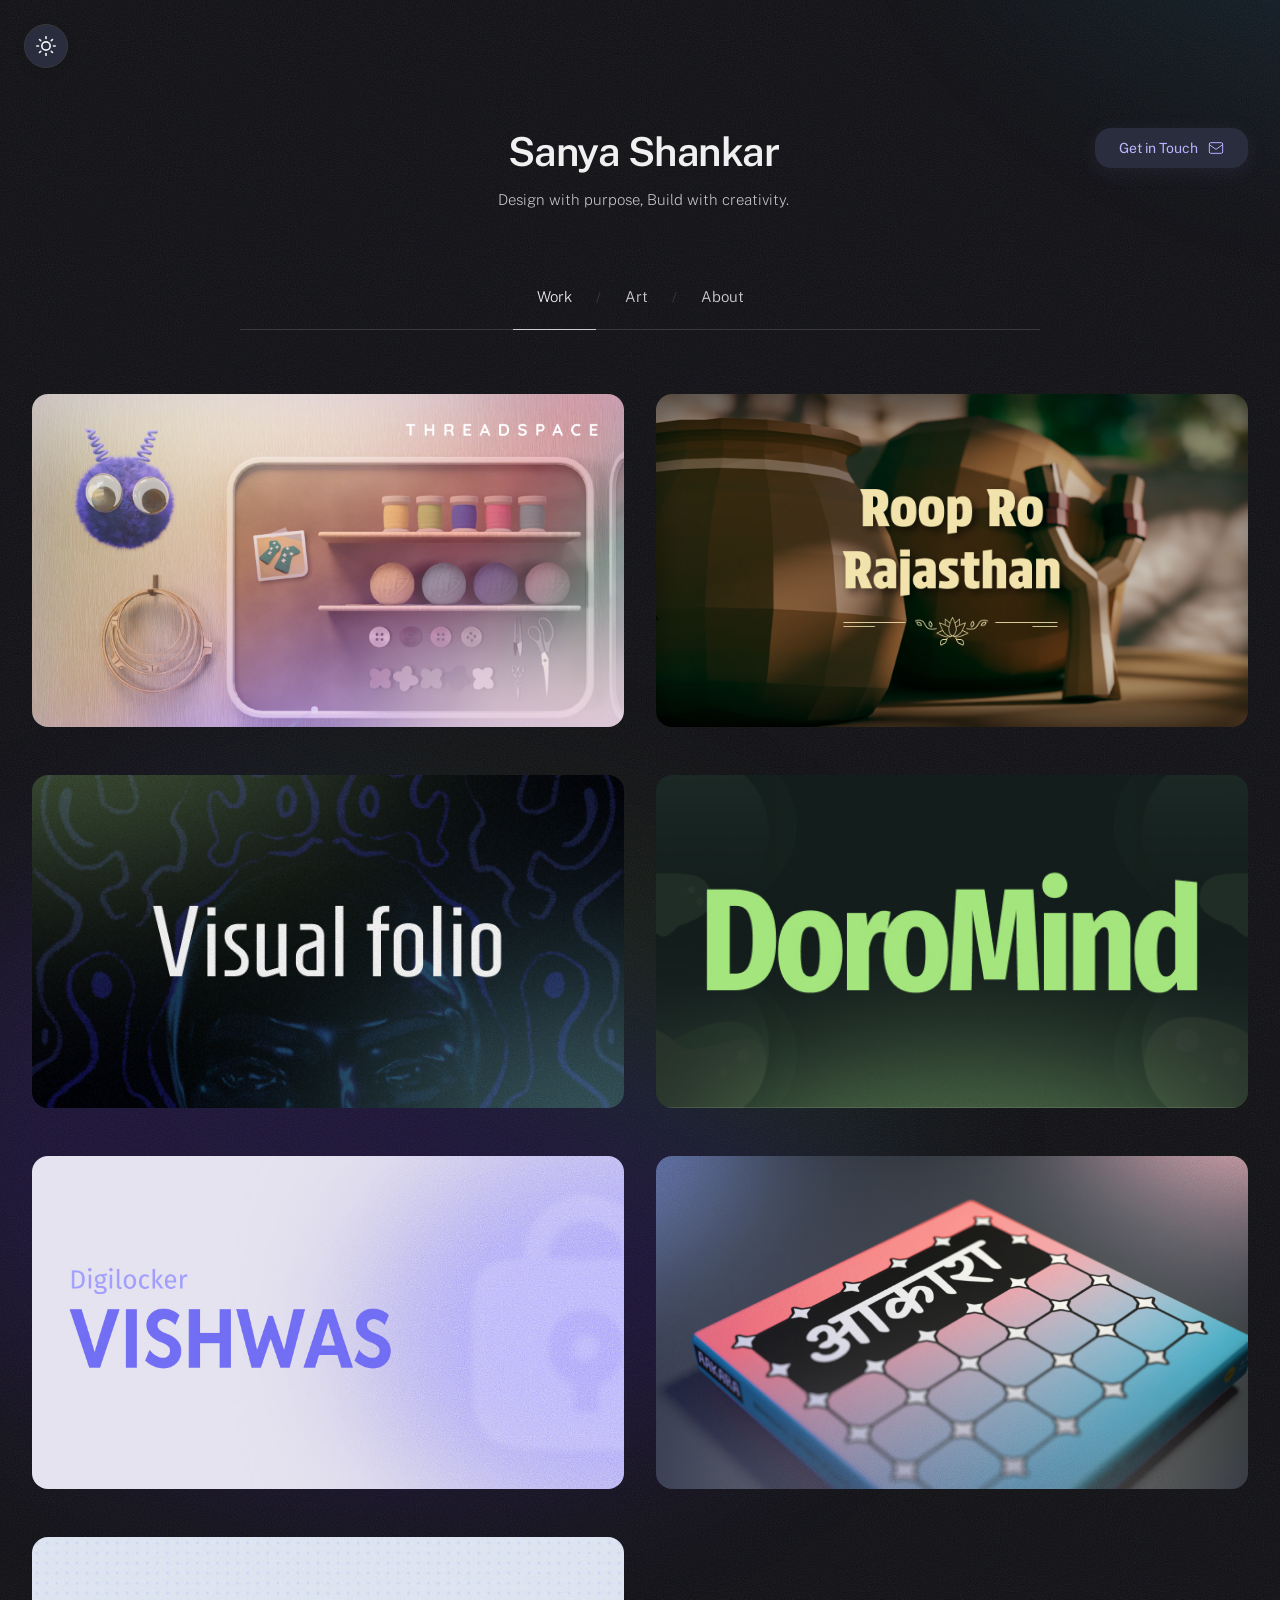
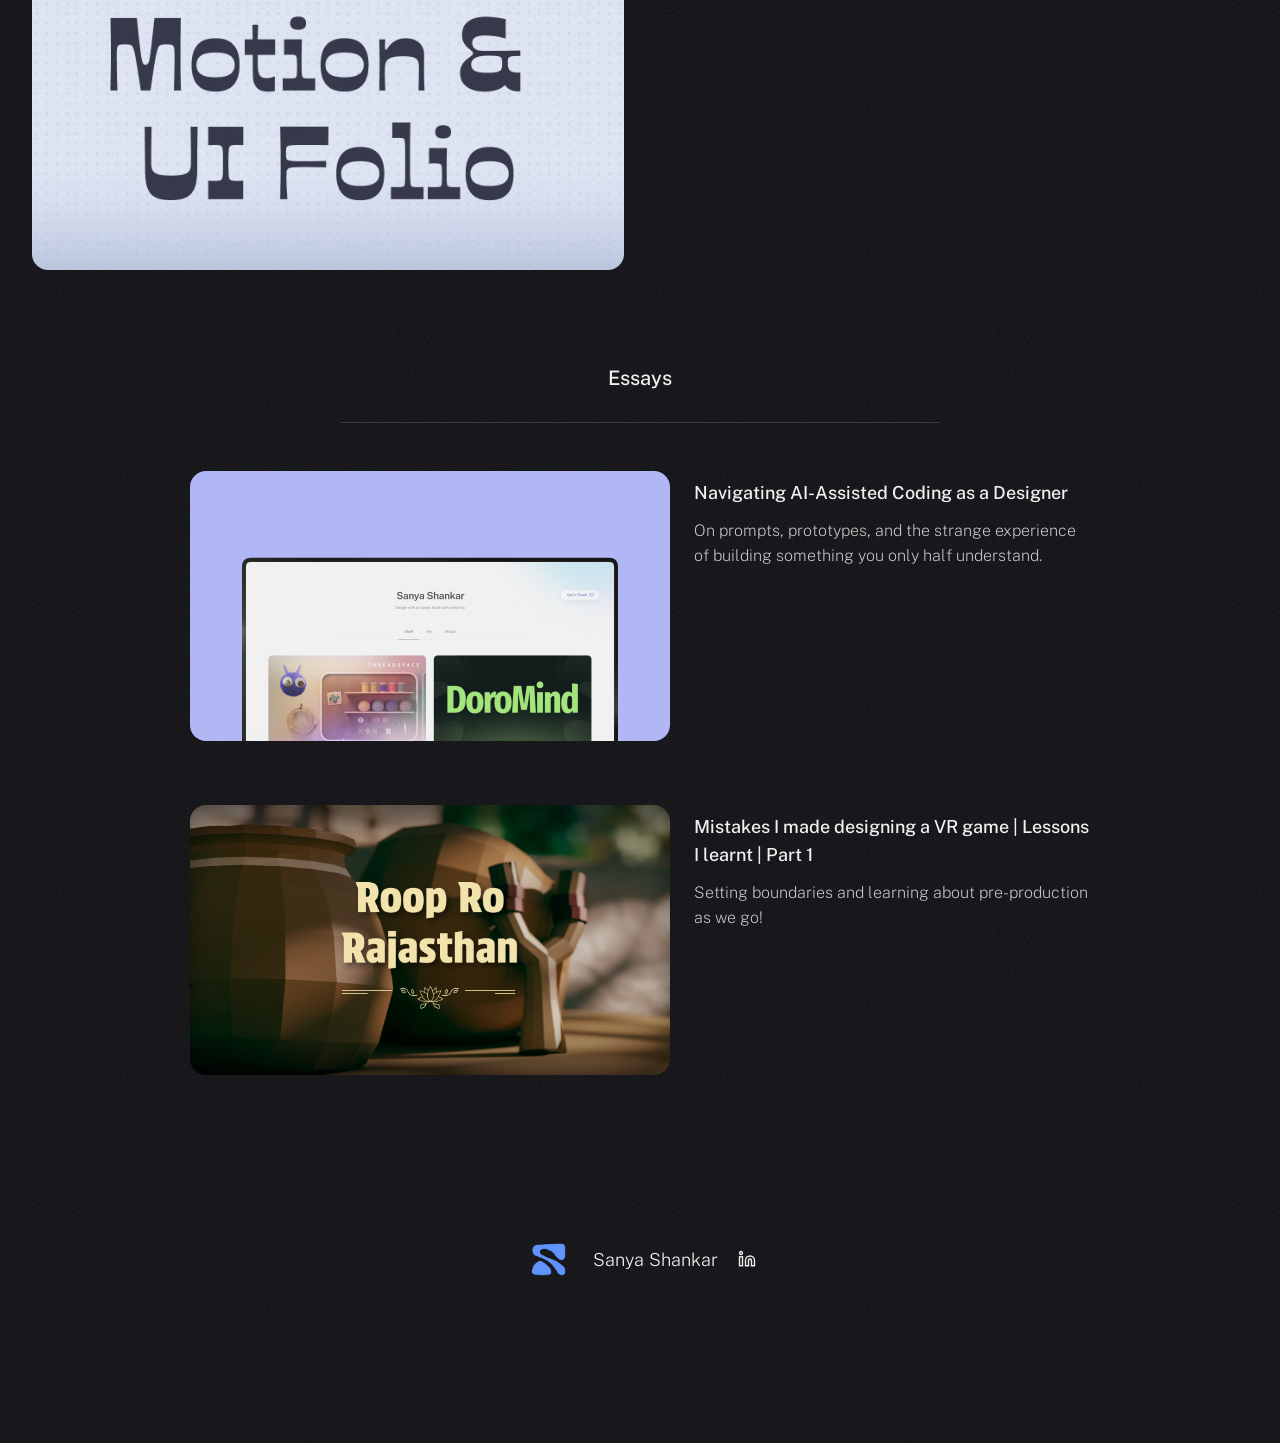
==== index.html @ 0e407677 "Edited Basic changes" ====
<!DOCTYPE html>
<html lang="en" data-theme="dark">

<head>
  <meta charset="UTF-8" />
  <meta name="viewport" content="width=device-width, initial-scale=1.0" />
  <title>Sanya Shankar — Portfolio</title>
  <link rel="preconnect" href="https://fonts.googleapis.com" />
  <link rel="preconnect" href="https://fonts.gstatic.com" crossorigin />
  <link
    href="https://fonts.googleapis.com/css2?family=DM+Sans:ital,opsz,wght@0,9..40,300;0,9..40,400;0,9..40,500;1,9..40,300&display=swap"
    rel="stylesheet" />
  <link rel="preconnect" href="https://fonts.googleapis.com">
  <link rel="preconnect" href="https://fonts.gstatic.com" crossorigin>
  <link
    href="https://fonts.googleapis.com/css2?family=Bowlby+One&family=Chakra+Petch:ital,wght@0,300;0,400;0,500;0,600;0,700;1,300;1,400;1,500;1,600;1,700&family=Manrope:wght@200..800&display=swap"
    rel="stylesheet">
  <link rel="preconnect" href="https://fonts.googleapis.com">
  <link rel="preconnect" href="https://fonts.gstatic.com" crossorigin>
  <link
    href="https://fonts.googleapis.com/css2?family=Geist:wght@100..900&family=Public+Sans:ital,wght@0,100..900;1,100..900&display=swap"
    rel="stylesheet">
  <link rel="stylesheet" href="css/style.css" />
  <link rel="icon" type="image/png" href="projects/favicon.png">
</head>

<body>

  <!-- THEME TOGGLE -->
  <button class="theme-toggle" id="themeToggle" aria-label="Toggle Dark Mode">
    <svg class="sun-icon" viewBox="0 0 24 24" fill="none" stroke="currentColor" stroke-width="2" stroke-linecap="round"
      stroke-linejoin="round">
      <circle cx="12" cy="12" r="5"></circle>
      <line x1="12" y1="1" x2="12" y2="3"></line>
      <line x1="12" y1="21" x2="12" y2="23"></line>
      <line x1="4.22" y1="4.22" x2="5.64" y2="5.64"></line>
      <line x1="18.36" y1="18.36" x2="19.78" y2="19.78"></line>
      <line x1="1" y1="12" x2="3" y2="12"></line>
      <line x1="21" y1="12" x2="23" y2="12"></line>
      <line x1="4.22" y1="19.78" x2="5.64" y2="18.36"></line>
      <line x1="18.36" y1="5.64" x2="19.78" y2="4.22"></line>
    </svg>
    <svg class="moon-icon" viewBox="0 0 24 24" fill="none" stroke="currentColor" stroke-width="2" stroke-linecap="round"
      stroke-linejoin="round">
      <path d="M21 12.79A9 9 0 1 1 11.21 3 7 7 0 0 0 21 12.79z"></path>
    </svg>
  </button>

  <!-- HEADER -->
  <header>
    <div class="container">
      <div class="header-inner">
        <div class="header-spacer"></div>
        <div class="header-name">
          <h1>Sanya Shankar</h1>
          <p>Design with purpose, Build with creativity.</p>
        </div>
        <a href="sanya.shankar96@gmail.com" class="btn-contact">
          <span class="btn-text">Get in <span class="btn-text-accent">Touch</span></span>
          <svg class="btn-icon" viewBox="0 0 24 24" fill="none" stroke="currentColor" stroke-width="1.5">
            <rect x="2" y="4" width="20" height="16" rx="2" />
            <path d="m2 7 10 7 10-7" />
          </svg>
        </a>
      </div>

      <nav>
        <div class="nav-inner">
          <a href="#" class="nav-link active" data-tab="work">Work</a>
          <span class="nav-sep">/</span>
          <a href="#" class="nav-link" data-tab="art">Art</a>
          <span class="nav-sep">/</span>
          <a href="#" class="nav-link" data-tab="about">About</a>
        </div>
      </nav>
    </div>
  </header>

  <!-- MAIN GRID -->
  <main>
    <div class="container">
      <!-- Work Tab -->
      <div class="tab-content" id="tab-work">
        <div class="projects-grid" id="projectsGrid">
          <!-- Projects will be loaded dynamically from data/projects/ -->
        </div>

        <!-- Essays Section (rendered dynamically from data/projects.js) -->
        <section class="essays-section">
          <h2 class="essays-heading">Essays</h2>
          <hr class="essays-divider" />
          <div class="essays-list"></div>
        </section>
      </div>

      <!-- Art Tab -->
      <div class="tab-content" id="tab-art" style="display: none;">
        <!-- Fourth carousel row -->
        <div class="art-carousel-wrapper">
          <div class="art-carousel-info">
            <h2 class="art-carousel-title">Sketches</h2>
            <!--<p class="art-carousel-description">Sketches, thumbnails and explorations</p>-->
          </div>
          <div class="art-carousel-track" id="artCarouselTrack4">
            <!-- Carousel slides will be loaded dynamically -->
          </div>
        </div>

        <!-- First carousel row -->
        <div class="art-carousel-wrapper">
          <div class="art-carousel-info">
            <h2 class="art-carousel-title" id="artCarouselTitle1">Game Art</h2>
            <!--<p class="art-carousel-description" id="artCarouselDesc1">Concept Art, character design and studies</p>-->
          </div>
          <div class="art-carousel-track" id="artCarouselTrack1">
            <!-- Carousel slides will be loaded dynamically -->
          </div>
        </div>

        <!-- Second carousel row -->
        <div class="art-carousel-wrapper">
          <div class="art-carousel-info">
            <h2 class="art-carousel-title" id="artCarouselTitle2">Environment Design</h2>
            <!--p class="art-carousel-description" id="artCarouselDesc2">Artwork description goes herex</p>-->
          </div>
          <div class="art-carousel-track" id="artCarouselTrack2">
            <!-- Carousel slides will be loaded dynamically -->
          </div>
        </div>

        <!-- Third carousel row -->
        <div class="art-carousel-wrapper">
          <div class="art-carousel-info">
            <h2 class="art-carousel-title" id="artCarouselTitle3">Illustrations</h2>
            <!--<p class="art-carousel-description" id="artCarouselDesc3">Artwork description goes here</p>-->
          </div>
          <div class="art-carousel-track" id="artCarouselTrack3">
            <!-- Carousel slides will be loaded dynamically -->
          </div>
        </div>
      </div>

      <!-- About Tab -->
      <div class="tab-content" id="tab-about" style="display: none;">
        <div class="about-layout">
          <div class="about-photo">
            <div class="about-photo-inner">
              <img src="art/sketches/vert10.jpg" alt="Portrait of Sanya Shankar" loading="lazy" />
            </div>
          </div>
          <div class="about-text">
            <h2>About Me</h2>
            <p>
              Designer based in New Delhi specializing in UI/UX Design, Game Design and Visual Communication.
            </p>
            <p>
              My bachelors is in Fine Arts from College of Art, New Delhi under Applied Art department (commercial art
              and advertisement). I did my masters in Design (XR Design) from School of Design, IIT Jodhpur.
            </p>
          </div>
        </div>
      </div>
    </div>
  </main>

  <!-- FOOTER -->
  <footer>
    <div class="container">
      <div class="footer-inner">
        <img class="footer-logo" src="images/sny-logo.png" alt="Sanya Shankar logo" loading="lazy" />
        <h3>Sanya Shankar</h3>
        <div class="footer-socials">
          <!-- LinkedIn -->
          <a href="https://www.linkedin.com/in/sanya-shankar-bb2ab5201/" aria-label="LinkedIn">
            <svg width="18" height="18" viewBox="0 0 24 24" fill="none" stroke="currentColor" stroke-width="1.8">
              <path d="M16 8a6 6 0 0 1 6 6v7h-4v-7a2 2 0 0 0-2-2 2 2 0 0 0-2 2v7h-4v-7a6 6 0 0 1 6-6z" />
              <rect x="2" y="9" width="4" height="12" />
              <circle cx="4" cy="4" r="2" />
            </svg>
          </a>
        </div>
      </div>
    </div>
  </footer>

  <!-- MODAL -->
  <div class="modal-backdrop" id="modalBackdrop">
    <div class="modal" id="modal" role="dialog" aria-modal="true">
      <div class="modal-controls">
        <button class="modal-btn" id="modalClose" title="Close" aria-label="Close">
          <svg width="16" height="16" viewBox="0 0 24 24" fill="none" stroke="currentColor" stroke-width="2">
            <path d="M18 6 6 18M6 6l12 12" />
          </svg>
        </button>
      </div>
      <div class="modal-body" id="modalBody">
        <h2 class="modal-title" id="modalTitle"></h2>
        <div class="modal-blocks" id="modalBlocks"></div>
      </div>
    </div>
  </div>

  <!-- ARTWORK OVERLAY -->
  <div class="art-overlay-backdrop" id="artOverlayBackdrop">
    <div class="art-overlay">
      <div class="art-overlay-inner">
        <img id="artOverlayImage" src="" alt="" />
      </div>
      <button class="art-overlay-close" id="artOverlayClose" title="Close" aria-label="Close">
        <svg width="16" height="16" viewBox="0 0 24 24" fill="none" stroke="currentColor" stroke-width="2">
          <path d="M18 6 6 18M6 6l12 12" />
        </svg>
      </button>
    </div>
  </div>

  <script src="data/projects.js"></script>
  <script src="js/main.js"></script>
</body>

</html>
---- css/style.css ----
/* ===========================================
   PORTFOLIO STYLES
   Edit this file to customize the look and feel
   =========================================== */

*,
*::before,
*::after {
  box-sizing: border-box;
  margin: 0;
  padding: 0;
}

:root {
  --white: #ffffff;
  --off: hsl(200, 30%, 95%);
  --bg: #f5f5f5;
  --dark: #2c2d2e;
  --secondarytext: hsl(213, 5%, 46%);
  --primarytext: hsl(0, 0%, 33%);
  --bgopacity: hsla(221, 15%, 65%, 0.4);
  --border: hsl(0, 0%, 86%);
  --grid: 8px;
  --max: 1440px;
  --gutter: 32px;
  --slightgutter: 16px;
  --radius: 16px;
  --transition: 0.35s cubic-bezier(0.25, 0.46, 0.45, 0.94);
}

[data-theme="dark"] {
  --white: hsl(231, 10%, 10%);
  --off: hsl(228, 20%, 20%);
  --bg: hsl(240, 13%, 6%);
  --dark: #ffffff;
  --secondarytext: hsl(0, 0%, 80%);
  --primarytext: hsl(0, 0%, 94%);
  --bgopacity: hsla(231, 10%, 20%, 0.4);
  --border: #3a3a3a;
}

html {
  font-size: 16px;
  scroll-behavior: smooth;
}

body {
  font-family: 'Public Sans', sans-serif;
  font-weight: 300;
  background: var(--white);
  color: var(--secondarytext);
  min-height: 100vh;
  display: flex;
  flex-direction: column;
  position: relative;
  overflow-x: hidden;
}

strong,
b {
  font-weight: 500;
  color: var(--primarytext);
}

/* Blur Gradients Background */
body::before,
body::after {
  content: '';
  position: fixed;
  border-radius: 50%;
  filter: blur(125px);
  opacity: 0.5;
  pointer-events: none;
  z-index: -1;
}

body {
  background-color: var(--bg);
  background-image: url('data:image/svg+xml,%3Csvg viewBox="0 0 200 200" xmlns="http://www.w3.org/2000/svg"%3E%3Cfilter id="noise"%3E%3CfeTurbulence type="fractalNoise" baseFrequency="0.65" numOctaves="1" stitchTiles="stitch"/%3E%3C/filter%3E%3Crect width="100%25" height="100%25" filter="url(%23noise)" opacity="0.12"/%3E%3C/svg%3E');
  background-repeat: repeat;
  background-size: 150px 150px;
}

body::before {
  width: 1200px;
  height: 600px;
  background: linear-gradient(135deg, #9ed8ec 50%, #f5c1f5 50%, #c5f09a 100%);
  top: -450px;
  left: 1000px;
}

body::after {
  width: 1000px;
  height: 700px;
  background: linear-gradient(210deg, #c5f09a 25%, #9ed8ec 35%, #b39eec 5%);
  bottom: -600px;
  left: -100px;
}


[data-theme="dark"] body::before {
  background: linear-gradient(135deg,
      hsla(195, 74%, 36%, 0.25) 50%,
      rgba(177, 34, 216, 0.25) 50%,
      rgba(105, 163, 48, 0.25) 100%);
  filter: blur(90px);
}

[data-theme="dark"] body::after {
  background: linear-gradient(210deg,
      rgba(58, 87, 28, 0.35) 25%,
      rgba(47, 175, 218, 0.35) 35%,
      rgba(86, 39, 215, 0.35) 5%);
  filter: blur(80px);
}


/* ── LAYOUT ── */
.container {
  max-width: var(--max);
  margin: 0 auto;
  padding: 0 var(--gutter);
  position: relative;
  z-index: 1;
}

/* ── HEADER ── */
header {
  padding: calc(var(--grid) * 16) 0 calc(var(--grid) * 3);
}

.header-inner {
  display: flex;
  align-items: flex-start;
  justify-content: space-between;
}

.header-name {
  flex: 1;
  text-align: center;
}

.header-name h1 {
  font-family: 'Public Sans', sans-serif;
  font-size: 40px;
  font-weight: 600;
  letter-spacing: -0.5px;
  color: var(--primarytext);
}

.header-name p {
  font-size: 15px;
  color: var(--secondarytext);
  margin-top: 16px;
  font-weight: 200;
}

.header-spacer {
  width: 160px;
}

.btn-contact {
  display: flex;
  align-items: center;
  gap: 10px;
  font-size: 14px;
  font-family: 'Public Sans', sans-serif;
  font-weight: 400;
  text-decoration: none;
  border: none;
  border-radius: 16px;
  padding: 12px 24px;
  /*background: linear-gradient(90deg, #fcfcfc82 0%, #f5f5f5a4 100%);*/
  background: var(--off);
  box-shadow: 0 4px 20px rgba(122, 111, 190, 0.12);
  transition: transform var(--transition), box-shadow var(--transition), background var(--transition);
  white-space: nowrap;
  position: relative;
  z-index: 1;
}

.btn-contact:hover {
  transform: translateY(-1px);
  box-shadow: 0 6px 28px rgba(122, 111, 190, 0.18);
  background: linear-gradient(180deg, #fff 0%, #f8f8f8 100%);
}

.btn-text {
  background: linear-gradient(90deg, #7a6fbe 0%, #4f4a9a 100%);
  -webkit-background-clip: text;
  -webkit-text-fill-color: transparent;
  background-clip: text;
}

[data-theme="dark"] .btn-text {
  background: linear-gradient(90deg, #c0b7ff 0%, #b5afff 100%);
  -webkit-background-clip: text;
  -webkit-text-fill-color: transparent;
  background-clip: text;
}

[data-theme="dark"] .btn-contact:hover {
  transform: translateY(-1px);
  box-shadow: 0 6px 28px rgba(122, 111, 190, 0.18);
  background: linear-gradient(180deg, #394162 0%, #292d3d 100%);
}

.btn-icon {
  width: 16px;
  height: 16px;
  color: #b5afff;
  flex-shrink: 0;
}

/* ── NAV ── */
nav {
  border-bottom: 1px solid var(--border);
  margin-top: calc(var(--grid) * 7);
  max-width: 800px;
  margin-left: auto;
  margin-right: auto;
}

.nav-inner {
  display: flex;
  gap: 0;
  justify-content: center;
}

.nav-link {
  font-size: 15px;
  color: var(--secondarytext);
  text-decoration: none;
  padding: 24px 24px;
  position: relative;
  transition: color var(--transition);
  cursor: pointer;
}

.nav-link.active {
  color: var(--primarytext);
  font-weight: 250;
}

.nav-link.active::after {
  content: '';
  position: absolute;
  bottom: -1px;
  left: 0;
  right: 0;
  height: 1px;
  background: var(--secondarytext);
}

.nav-link:hover {
  color: var(--secondarytext);
}

.nav-sep {
  color: var(--border);
  display: flex;
  align-items: center;
  font-size: 14px;
}

/* ── GRID ── */
main {
  flex: 1;
  padding: calc(var(--grid) * 5) 0 calc(var(--grid) * 12);
}

.projects-grid {
  display: grid;
  grid-template-columns: repeat(2, minmax(0, 640px));
  column-gap: 32px;
  row-gap: 48px;
  justify-content: center;
}

/* ── CARD ── */
.card {
  border-radius: var(--radius);
  overflow: hidden;
  cursor: pointer;
  position: relative;
  aspect-ratio: 16 / 9;
  background: var(--off);
  transition: transform var(--transition), box-shadow var(--transition);
}

.card-wide {
  grid-column: 1 / -1;
  aspect-ratio: 21 / 8;
  max-width: 800px;
  justify-self: center;
}

.card:hover {
  transform: translateY(-4px);
  box-shadow: 0 12px 24px rgba(0, 0, 0, 0.1);
}

.card img,
.card video {
  width: 100%;
  height: 100%;
  object-fit: cover;
  display: block;
  transition: transform var(--transition);
}

.card:hover img,
.card:hover video {
  transform: scale(1.03);
}

.card-overlay {
  position: absolute;
  inset: 0;
  background: rgba(255, 255, 255, 0);
  transition: background var(--transition);
  display: flex;
  align-items: flex-end;
  padding: 24px;
}

.card:hover .card-overlay {
  background: rgba(255, 255, 255, 0.02);
}

.card-label {
  opacity: 0;
  transform: translateY(12px);
  transition: opacity var(--transition), transform var(--transition);
  font-size: 12px;
  font-weight: 500;
  color: var(--primarytext);
  background: var(--off);
  backdrop-filter: blur(8px);
  border-radius: 16px;
  padding: 4px 12px;
}

.card:hover .card-label {
  opacity: 1;
  transform: translateY(4px);
}

/* ── ESSAYS ── */
.essays-section {
  margin-top: calc(var(--grid) * 12);
}


.essays-heading {
  font-family: 'Public Sans', sans-serif;
  font-size: 20px;
  font-weight: 500;
  color: var(--primarytext);
  text-align: center;
  margin-bottom: calc(var(--grid) * 4);
}

.essays-divider {
  border: none;
  border-top: 1px solid var(--border);
  max-width: 600px;
  margin: 0 auto calc(var(--grid) * 6);
  display: block;
}

.essays-list {
  display: flex;
  flex-direction: column;
  gap: 64px;
  max-width: 900px;
  margin: 0 auto;
}

.essay-item {
  display: grid;
  grid-template-columns: minmax(0, 480px) 1fr;
  gap: 24px;
  align-items: flex-start;
  color: inherit;
  text-decoration: none;
  transition: opacity 0.2s;
}

.essay-item:hover {
  opacity: 0.85;
}

.essay-thumb {
  flex-shrink: 0;
  width: 100%;
  max-width: 480px;
  aspect-ratio: 16 / 9;
  border-radius: var(--radius);
  background: repeating-conic-gradient(#e0e0e0 0% 25%, #ececec 0% 50%) 0 0 / 24px 24px;
  transition: transform 0.35s cubic-bezier(0.25, 0.46, 0.45, 0.94), box-shadow 0.35s ease;
  object-fit: cover;
  display: block;
}

.essay-item:hover .essay-thumb {
  transform: scale(1.01);
  box-shadow: 0 8px 10px rgba(0, 0, 0, 0.08);
}

.essay-content {
  min-width: 0;
  margin-top: 8px
}

.essay-title {
  font-family: 'Public Sans', sans-serif;
  font-size: 18px;
  font-weight: 500;
  line-height: 1.55;
  margin-bottom: 12px;
  color: var(--primarytext);
}

.essay-desc {
  font-size: 16px;
  color: var(--secondarytext);
  font-weight: 200;
  line-height: 1.55;
}

/* ── ABOUT ── */
.about-layout {
  display: grid;
  grid-template-columns: minmax(0, 280px) minmax(0, 1fr);
  gap: 40px;
  align-items: center;
  padding: 40px 0;
  max-width: 900px;
  margin: 0 auto;
}

.about-photo {
  width: 100%;
  max-width: 320px;
  border-radius: var(--radius);
  overflow: hidden;
  background: #ddd;
}

.about-photo-inner {
  width: 100%;
  aspect-ratio: 4 / 5;
}

.about-photo-inner img {
  width: 100%;
  height: 100%;
  object-fit: cover;
  display: block;
}

.about-text h2 {
  font-family: 'Public Sans', sans-serif;
  font-size: 24px;
  font-weight: 450;
  color: var(--primarytext);
  margin-bottom: 16px;
}

.about-text p {
  font-size: 15px;
  line-height: 1.55;
  font-weight: 200;
  color: var(--primarytext);
  margin-bottom: 16px;
}

@media (max-width: 900px) {
  .about-layout {
    grid-template-columns: 1fr;
    text-align: left;
  }

  .about-photo {
    max-width: 260px;
    margin: 0 auto;
  }
}

@media (max-width: 600px) {
  .essay-item {
    grid-template-columns: 1fr;
  }

  .essay-thumb {
    width: 100%;
    max-width: 400px;
  }
}

/* placeholder cards */
.card-placeholder {
  background: repeating-conic-gradient(#e0e0e0 0% 25%, #ececec 0% 50%) 0 0 / 24px 24px;
  border-radius: var(--radius);
  aspect-ratio: 16 / 9;
  opacity: 0.6;
}

/* Tab content animation */
.tab-content {
  animation: fadeIn 0.4s ease;
}

@keyframes fadeIn {
  from {
    opacity: 0;
    transform: translateY(10px);
  }

  to {
    opacity: 1;
    transform: translateY(0);
  }
}

/* ── MODAL ── */
.modal-backdrop {
  position: fixed;
  inset: 0;
  background: var(--bgopacity);

  backdrop-filter: blur(6px);
  z-index: 100;
  display: flex;
  align-items: center;
  justify-content: center;
  padding: 40px;
  opacity: 0;
  pointer-events: none;
  transition: opacity 0.3s ease;
}

.modal-backdrop.open {
  opacity: 1;
  pointer-events: all;
}

.modal {
  background: var(--white);
  border-radius: 24px;
  width: 100%;
  max-width: 86vw;
  max-height: 90vh;
  overflow-y: auto;
  overflow-x: hidden;
  position: relative;
  margin: 0 32px 0 32px;
  transform: translateY(24px) scale(0.98);
  transition: transform 0.35s cubic-bezier(0.25, 0.46, 0.45, 0.94);
  scrollbar-width: thin;
  scrollbar-color: var(--border) transparent;
}

.modal-backdrop.open .modal {
  transform: translateY(0) scale(1);
}

.modal-controls {
  position: sticky;
  top: 0;
  z-index: 10;
  display: flex;
  justify-content: flex-end;
  gap: 8px;
  padding: 48px 24px 0;
  background: var(--white);
}

.modal-btn {
  width: 36px;
  height: 36px;
  border: none;
  background: transparent;
  cursor: pointer;
  color: var(--primarytext);
  display: flex;
  align-items: center;
  justify-content: center;
  border-radius: 8px;
  transition: background 0.2s, color 0.2s;
}

.modal-btn:hover {
  background: var(--off);
  color: var(--secondarytext);
}

.modal-body {
  padding: 8px 160px 48px;
}

.modal-title {
  font-family: 'Public Sans', sans-serif;
  font-size: 32px;
  font-weight: 500;
  color: var(--primarytext);
  line-height: 1.2;
  margin-bottom: 40px;
}

.modal-tagline {
  font-family: 'Public Sans', sans-serif;
  font-size: 18px;
  font-weight: 400;
  color: var(--primarytext);
  line-height: 1.55;
  margin-bottom: 32px;
  text-align: center;
}

.modal-meta {
  display: grid;
  grid-template-columns: repeat(3, 1fr);
  gap: 16px;
  margin-bottom: 24px;
}

.modal-meta-item label {
  display: block;
  font-size: 15px;
  color: var(--secondarytext);
  margin-top: 16px;
  margin-bottom: 8px;
}

.modal-meta-item span {
  font-size: 15px;
  font-weight: 500;
  color: var(--primarytext);
}

.modal-divider {
  border: none;
  border-top: 1px solid var(--border);
  margin: 28px 0;
  margin-bottom: 48px;
}

/* Modal blocks content */
.modal-blocks {
  display: flex;
  flex-direction: column;
  gap: 0;
}



.modal.modal--vishwas .modal-meta {
  margin-bottom: 32px;
}

.modal.modal--vishwas .modal-blocks {
  display: grid;
  grid-template-columns: repeat(8, minmax(0, 1fr));
  column-gap: 24px;
  row-gap: 32px;
}

.modal.modal--vishwas .modal-blocks>* {
  grid-column: 2 / 8;
  /* main text column, inset from edges */
}

.modal.modal--vishwas .modal-blocks>* {
  display: flex;
  justify-content: center;
  align-items: center;
}

.modal.modal--vishwas .modal-card {
  /*width: 75%;*/
  grid-column: 2 / 8;
  /* cards have same margin as text */
}

.modal.modal--vishwas .modal-block-heading {
  line-height: 4%;
  color: --primarytext;
  margin-top: 40px;
  margin-bottom: 16px;
}

.modal.modal--vishwas .modal-block-paragraph {
  max-width: 64ch;
}

.modal-block-list {
  padding-left: 1.4rem;
  margin: 8px 48px 4px 0;
}

.modal-block-list li {
  font-size: 16px;
  font-weight: 200;
  line-height: 2.1;
  color: var(--secondarytext);
}


.vishwas-interviews-thumb {
  margin-top: 16px;
  align-items: flex-start;
  padding: 16px;
}

.vishwas-interviews-caption {
  font-size: 12px;
  color: var(--secondarytext);
  margin: 0;
}

.modal-block-heading {
  font-family: 'Public Sans', sans-serif;
  font-size: 28px;
  font-weight: 500;
  color: var(--primarytext);
  margin-top: 48px;
  margin-bottom: 16px;
}

h3.modal-block-heading,
h4.modal-block-heading {
  font-size: 21px;
  font-weight: 400;
  margin-top: 36px;
  margin-bottom: 0px;
}


.modal-block-paragraph {
  font-size: 16px;
  font-weight: 200;
  margin-right: 32px;
  line-height: 1.55;
  margin-bottom: 4px;
  color: var(--secondarytext);
}

.modal-block-image {
  margin: 0px 0px 8px 0px;
}

.modal-block-imagesmall {
  margin: 0 128px 0 128px;
}

.modal-block-image img {
  width: 100%;
  border-radius: 12px;
  display: block;
  margin: 0 auto;
  margin-top: 32px;
  margin-bottom: 12px;
}

.modal-block-imagesmall img {
  width: 35%;
  border-radius: 12px;
  display: block;
  margin: 0 auto 24px;
  margin-top: 32px;
  margin-bottom: 12px;
}

.modal-block-imagesmall2 img {
  width: 50%;
  border-radius: 12px;
  display: block;
  margin: 0 auto 24px;
}

.modal-block-imagestretch img {
  width: 134%;
  display: block;
  margin-left: -17%;
}

.modal-block-imagebig img {
  width: 114%;
  border-radius: 12px;
  display: block;
  margin-left: -7%;
}

.modal-block-imagemedium img {
  width: 75%;
  border-radius: 12px;
  display: block;
  margin: 0 auto 24px;
  margin-top: 32px;
  margin-bottom: 12px;
}

.modal-block-image figcaption {
  font-size: 13px;
  font-weight: 200;
  color: var(--primarytext);
  margin-top: 8px;
  text-align: center;
}

.modal-block-imagebig figcaption {
  font-size: 13px;
  font-weight: 200;
  color: var(--primarytext);
  margin-top: 8px;
  text-align: center;
}

.modal-block-imagemedium figcaption {
  font-size: 13px;
  font-weight: 200;
  color: var(--primarytext);
  margin-top: 8px;
  text-align: center;
}

.modal-block-video iframe,
.modal-block-video video {
  width: 100%;
  height: 100%;
  display: block;
  aspect-ratio: 16 / 9;
  border-radius: 12px;
}

.modal-block-gallery3 {
  display: grid;
  grid-template-columns: repeat(3, 1fr);
  margin: 24px 0 24px 0;
  gap: var(--gutter);
}

.modal-block-gallery3 img {
  width: 100%;
  border-radius: 8px;
  /*aspect-ratio: 16 / 9;*/
  object-fit: cover;
}

.modal-block-gallery2 {
  display: grid;
  grid-template-columns: repeat(2, 1fr);
  margin: 24px 0 24px 0;
  gap: var(--gutter);
}

.modal-block-gallery2 img {
  width: 100%;
  border-radius: 8px;
  /* aspect-ratio: 16 / 9;*/
  object-fit: cover;
}

.modal-block-quote {
  /*border-left: 3px solid var(--border);
  padding-left: 24px;*/
  margin: 32px 0 32px;
}

.modal-block-quote p {
  font-size: 18px;
  font-weight: 200;
  font-style: italic;
  text-align: center;
  color: var(--secondarytext);
}

.modal-block-quote cite {
  display: block;
  margin-top: 8px;
  font-size: 15px;
  color: var(--primarytext);
  font-style: normal;
}

/* ── TEXT BLOCK ── */
.modal-block-text {
  font-size: 16px;
  font-weight: 200;
  line-height: 1.55;
  color: var(--secondarytext);
  margin-bottom: 16px;
}

.modal-block-centertext {
  font-size: 16px;
  font-weight: 200;
  line-height: 1.55;
  text-align: center;
  color: var(--secondarytext);
  max-width: 80%;
  max-width: 600px;
  margin: 0 auto;
  margin-bottom: 32px;
  margin-top: 0px;
}

.modal-block-centertextwide {
  font-size: 16px;
  font-weight: 200;
  line-height: 1.55;
  text-align: center;
  color: var(--secondarytext);
  max-width: 95%;
  margin: 0 auto;
  margin-bottom: 8px;
  margin-top: 0px;
}

.modal-block-centerheading {
  font-size: 22px;
  font-weight: 250;
  margin-top: 64px;
  margin-bottom: 24px;
  text-align: center;
}

.modal-block-smallheading {
  font-size: 18px;
  font-weight: 400;
}

/* ── ROW (TWO COLUMN) ── */
.modal-row {
  display: grid;
  grid-template-columns: 1fr 1fr;
  gap: 32px;
  margin: 24px 0;
}

.modal-row-left,
.modal-row-right {
  display: flex;
  flex-direction: column;
  gap: 16px;
}

@media (max-width: 768px) {
  .modal-row {
    grid-template-columns: 1fr;
  }
}

/* ── CARD BLOCK ── */
.modal-card {
  background: var(--off);
  width: 85%;
  margin-bottom: 12px;
  margin-top: 12px;
  align-self: center;
  border-radius: var(--radius);
  overflow-x: hidden;
  /* Custom color support - override via inline style or custom class */
  --card-bg: var(--off);
  --card-title-color: var(--primarytext);
  --card-text-color: var(--secondarytext);
  background: var(--card-bg);
}

/* Custom color modifier for modal-card - set via inline style */
/* Usage: style="--card-bg: #yourcolor; --card-title-color: #yourcolor" */
.modal-card[style*="--card-bg"] {
  background: var(--card-bg);
}

.modal-card .modal-card-title {
  color: var(--card-title-color);
}

.modal-card .modal-card-text {
  color: var(--card-text-color);
}

/* Predefined color variant classes for modal-card */
.modal-card.color-primary {
  --card-bg: var(--white);
  --card-title-color: var(--secondarytext);
  --card-text-color: var(--dark);
}

.modal-card.color-doro {
  --card-bg: #eaf4e4;
  --card-title-color: #101217;
  --card-text-color: #191f2e;
}

.modal-card.color-dark {
  --card-bg: var(--dark);
  --card-title-color: var(--white);
  --card-text-color: var(--off);
}

.modal-card.color-threadsp {
  --card-bg: hsl(250, 81%, 93%);
  --card-title-color: #101217;
  --card-text-color: #191f2e;
}

.modal-card.color-warm {
  --card-bg: #796054;
  --card-title-color: #dedede;
  --card-text-color: #595D62;
}

.modal-card.color-cool {
  --card-bg: #e1e9fa;
  --card-title-color: #5f7ac1;
  --card-text-color: #595D62;
}

.modal-card.color-green {
  --card-bg: #f0fff5;
  --card-title-color: #5fc17a;
  --card-text-color: #595D62;
}

.modal-card img {
  width: 100%;
  height: auto;
  display: block;
}

.modal-card-content {
  padding: 48px;
}

.modal-card-title {
  font-family: 'Public Sans', sans-serif;
  font-size: 24px;
  font-weight: 500;
  color: var(--primarytext);
  margin-bottom: 12px;
}

.modal-card-text {
  font-size: 17.5px;
  font-weight: 250;
  line-height: 1.55;
  color: var(--secondarytext);
}

/* Custom CSS classes for blocks */
.modal-block-text.italic {
  font-style: italic;
}

.modal-block-text.small {
  font-size: 12px;
}

.modal-block-text.large {
  font-size: 18px;
}

.modal-block-text.center {
  text-align: center;
}

.modal-image-placeholder {
  width: 100%;
  border-radius: 12px;
  border: 1px dashed var(--border);
  background-image: linear-gradient(135deg,
      rgba(0, 0, 0, 0.03) 25%,
      transparent 25%,
      transparent 50%,
      rgba(0, 0, 0, 0.03) 50%,
      rgba(0, 0, 0, 0.03) 75%,
      transparent 75%,
      transparent);
  background-size: 18px 18px;
  aspect-ratio: 16 / 9;
  display: flex;
  align-items: center;
  justify-content: center;
  color: var(--primarytext);
  font-size: 12px;
  letter-spacing: 0.03em;
  text-transform: uppercase;
  margin: 16px 0 8px;
}

/* ── SPACING ── */
.modal-block-spacing.space-8 {
  padding: 8px;
}

.modal-block-spacing.space-32 {
  padding: 32px;
}

.modal-block-spacing.space-16 {
  padding: 16px;
}

.modal-block-spacing.space-48 {
  padding: 48px;
}

.modal-block-spacing.space-64 {
  padding: 64px;
}

.modal-block-spacing.space-128 {
  padding: 128px;
}

/* ── FOOTER ── */
footer {
  padding: calc(var(--grid) * 8) 0;
  margin-bottom: 96px;
}

.footer-divider {
  border: none;
  border-top: 1px solid var(--border);
  max-width: 1200px;
  margin: 0 auto calc(var(--grid) * 6);
  display: block;
}

.footer-inner {
  display: flex;
  align-items: center;
  justify-content: center;
  gap: 24px;
  max-width: 1200px;
  margin: 0 auto;
}

.footer-logo {
  width: 48px;
  height: 48px;
  display: block;
}

.footer-inner h3 {
  font-family: 'Public Sans', sans-serif;
  font-size: 18px;
  font-weight: 250;
  color: var(--primarytext);
  margin: 0;
}

.footer-socials {
  display: flex;
  gap: 8px;
  margin: 0;
}

.footer-socials a {
  display: flex;
  color: var(--primarytext);
  transition: color 0.2s;
}

.footer-socials svg {
  width: 18px;
  height: 18px;
}

.footer-socials a:hover {
  color: var(--secondarytext);
}

/* ── RESPONSIVE ── */
@media (max-width: 900px) {
  :root {
    --gutter: 24px;
  }

  .projects-grid {
    grid-template-columns: 1fr;
  }

  .header-inner {
    flex-direction: column;
    align-items: center;
    gap: 16px;
  }

  .header-spacer {
    display: none;
  }

  .header-name {
    text-align: center;
    order: 1;
  }

  .header-name h1 {
    font-size: 32px;
  }

  .btn-contact {
    order: 2;
  }

  .modal {
    margin: 48px 4px;
    /* more top/bottom space, no side margins */
    max-height: calc(100vh - 96px);
    border-radius: 20px;
  }


  .modal-body {
    padding: 8px 24px 40px;
  }

  .modal-meta {
    grid-template-columns: 1fr;
    gap: 12px;
  }

  nav {
    max-width: 100%;
  }

  body::before,
  body::after {
    width: 300px;
    height: 300px;
  }

  .modal.modal--vishwas .modal-blocks {
    grid-template-columns: 1fr;
  }

  .modal.modal--vishwas .modal-blocks>* {
    grid-column: 1 / -1;
  }

  .modal.modal--vishwas .vishwas-interviews {
    grid-template-columns: 1fr;
  }

  .modal-card {
    width: 92%;
  }
}



@media (max-width: 600px) {
  .header-inner {
    flex-direction: column;
    align-items: center;
    gap: 20px;
  }

  .header-spacer {
    display: none;
  }

  .header-name {
    text-align: center;
    order: 1;
  }

  .header-name h1 {
    font-size: 28px;
  }

  .header-name p {
    margin-top: 8px;
  }

  .btn-contact {
    order: 2;
    margin-top: 4px;
  }

  .modal-backdrop {
    padding: 16px;
  }

  .modal-title {
    font-size: 24px;
  }

  body::before,
  body::after {
    width: 200px;
    height: 200px;
  }

  .modal-block-spacing.space-16 {
    padding: 12px;
  }

  .modal-block-spacing.space-32 {
    padding: 20px;
  }

  .modal-block-spacing.space-48 {
    padding: 28px;
  }

  .modal-block-spacing.space-64 {
    padding: 36px;
  }

  .modal-block-spacing.space-128 {
    padding: 48px;
  }

}

.footer-inner {
  flex-direction: row;
  gap: 20px;
}

.modal-card {
  width: 97%;
}


/* ── ART CAROUSEL ── */
.art-carousel-wrapper {
  display: grid;
  grid-template-columns: repeat(8, 1fr);
  gap: 32px;
  align-items: start;
  margin-bottom: 96px;
  position: relative;
}

.art-carousel-info {
  grid-column: 1 / 3;
  display: flex;
  flex-direction: column;
  gap: 16px;
}

.art-carousel-title {
  font-family: 'Public Sans', sans-serif;
  font-size: 28px;
  font-weight: 500;
  color: var(--primarytext);
  line-height: 1.55;
}

.art-carousel-description {
  font-size: 15px;
  line-height: 1.55;
  color: var(--primarytext);
}

.art-carousel-track {
  grid-column: 3 / 9;
  display: flex;
  gap: 24px;
  overflow-x: auto;
  scroll-snap-type: x mandatory;
  scroll-behavior: smooth;
  padding-bottom: 16px;
  -webkit-overflow-scrolling: touch;
}

.art-carousel-wrapper::after {
  content: '';
  position: absolute;
  right: 0;
  top: 0;
  height: 100%;
  width: 80px;
  pointer-events: none;
  background: linear-gradient(to left, var(--bg), rgba(255, 255, 255, 0));
}

.art-carousel-track::-webkit-scrollbar {
  height: 4px;
}

.art-carousel-track::-webkit-scrollbar-track {
  background: transparent;
  border-radius: 3px;
}

.art-carousel-track::-webkit-scrollbar-thumb {
  background: var(--primarytext);
  border-radius: 3px;
}

/* 4:5 ratio slides */
.art-carousel-slide {
  flex: 0 0 auto;
  width: calc((100% - 168px) / 3);
  scroll-snap-align: start;
  border-radius: var(--radius);
  overflow: hidden;
  aspect-ratio: 4 / 5;
}

/* Environment row uses 16:9 ratio */
#artCarouselTrack2 .art-carousel-slide {
  aspect-ratio: 3 / 2;
  min-width: 480px;
}

#artCarouselTrack1 .art-carousel-slide {
  aspect-ratio: 16 / 9;
  min-width: 480px;
}

#artCarouselTrack3 .art-carousel-slide {
  aspect-ratio: 3 / 2;
  min-width: 480px;
}

.art-carousel-slide img {
  width: 100%;
  height: 100%;
  object-fit: cover;
  object-position: center;
}

@media (max-width: 900px) {
  .art-carousel-wrapper {
    grid-template-columns: 1fr;
    gap: 24px;
  }

  .art-carousel-info {
    grid-column: 1;
    position: static;
  }

  .art-carousel-track {
    grid-column: 1;
  }

  .art-carousel-slide {
    width: calc((100% - 24px) / 2);
  }
}

/* ── ARTWORK OVERLAY ── */
.art-overlay-backdrop {
  position: fixed;
  inset: 0;
  background: rgba(0, 0, 0, 0.75);
  display: flex;
  align-items: center;
  justify-content: center;
  padding: 24px;
  z-index: 120;
  opacity: 0;
  pointer-events: none;
  transition: opacity var(--transition);
}

.art-overlay-backdrop.open {
  opacity: 1;
  pointer-events: all;
}

.art-overlay {
  position: relative;
  width: 75vw;
  max-width: 1200px;
  border-radius: 20px;
  overflow: hidden;
  background: #000;
  box-shadow: 0 18px 60px rgba(0, 0, 0, 0.65);
}

.art-overlay-inner {
  width: 100%;
  height: 100%;
}

.art-overlay-inner img {
  display: block;
  width: 100%;
  height: auto;
  max-height: 80vh;
  object-fit: contain;
}

.art-overlay-close {
  position: absolute;
  top: 12px;
  right: 12px;
  width: 32px;
  height: 32px;
  border-radius: 999px;
  border: none;
  background: rgba(20, 20, 20, 0.75);
  display: flex;
  align-items: center;
  justify-content: center;
  color: #f5f5f5;
  cursor: pointer;
  transition: background 0.2s ease, transform 0.15s ease;
}

.art-overlay-close:hover {
  background: rgba(40, 40, 40, 0.95);
  transform: translateY(-1px);
}

/* ── THEME TOGGLE ── */
.theme-toggle {
  position: fixed;
  left: 24px;
  top: 24px;
  width: 44px;
  height: 44px;
  border-radius: 50%;
  border: 1px solid var(--border);
  background: var(--off);
  color: var(--primarytext);
  display: flex;
  align-items: center;
  justify-content: center;
  cursor: pointer;
  z-index: 1000;
  box-shadow: 0 4px 12px rgba(0, 0, 0, 0.08);
  transition: transform var(--transition), box-shadow var(--transition), background var(--transition);
}

.theme-toggle:hover {
  transform: scale(1.05);
  box-shadow: 0 6px 16px rgba(0, 0, 0, 0.12);
}

.theme-toggle svg {
  width: 20px;
  height: 20px;
  transition: transform 0.3s ease, opacity 0.3s ease;
  position: absolute;
}

[data-theme="dark"] .theme-toggle .moon-icon {
  opacity: 0;
  transform: rotate(45deg) scale(0.5);
}

[data-theme="dark"] .theme-toggle .sun-icon {
  opacity: 1;
  transform: rotate(0deg) scale(1);
}

:root:not([data-theme="dark"]) .theme-toggle .moon-icon {
  opacity: 1;
  transform: rotate(0deg) scale(1);
}

:root:not([data-theme="dark"]) .theme-toggle .sun-icon {
  opacity: 0;
  transform: rotate(-45deg) scale(0.5);
}

@media (max-width: 768px) {
  .theme-toggle {
    left: 16px;
    top: 16px;
  }
}
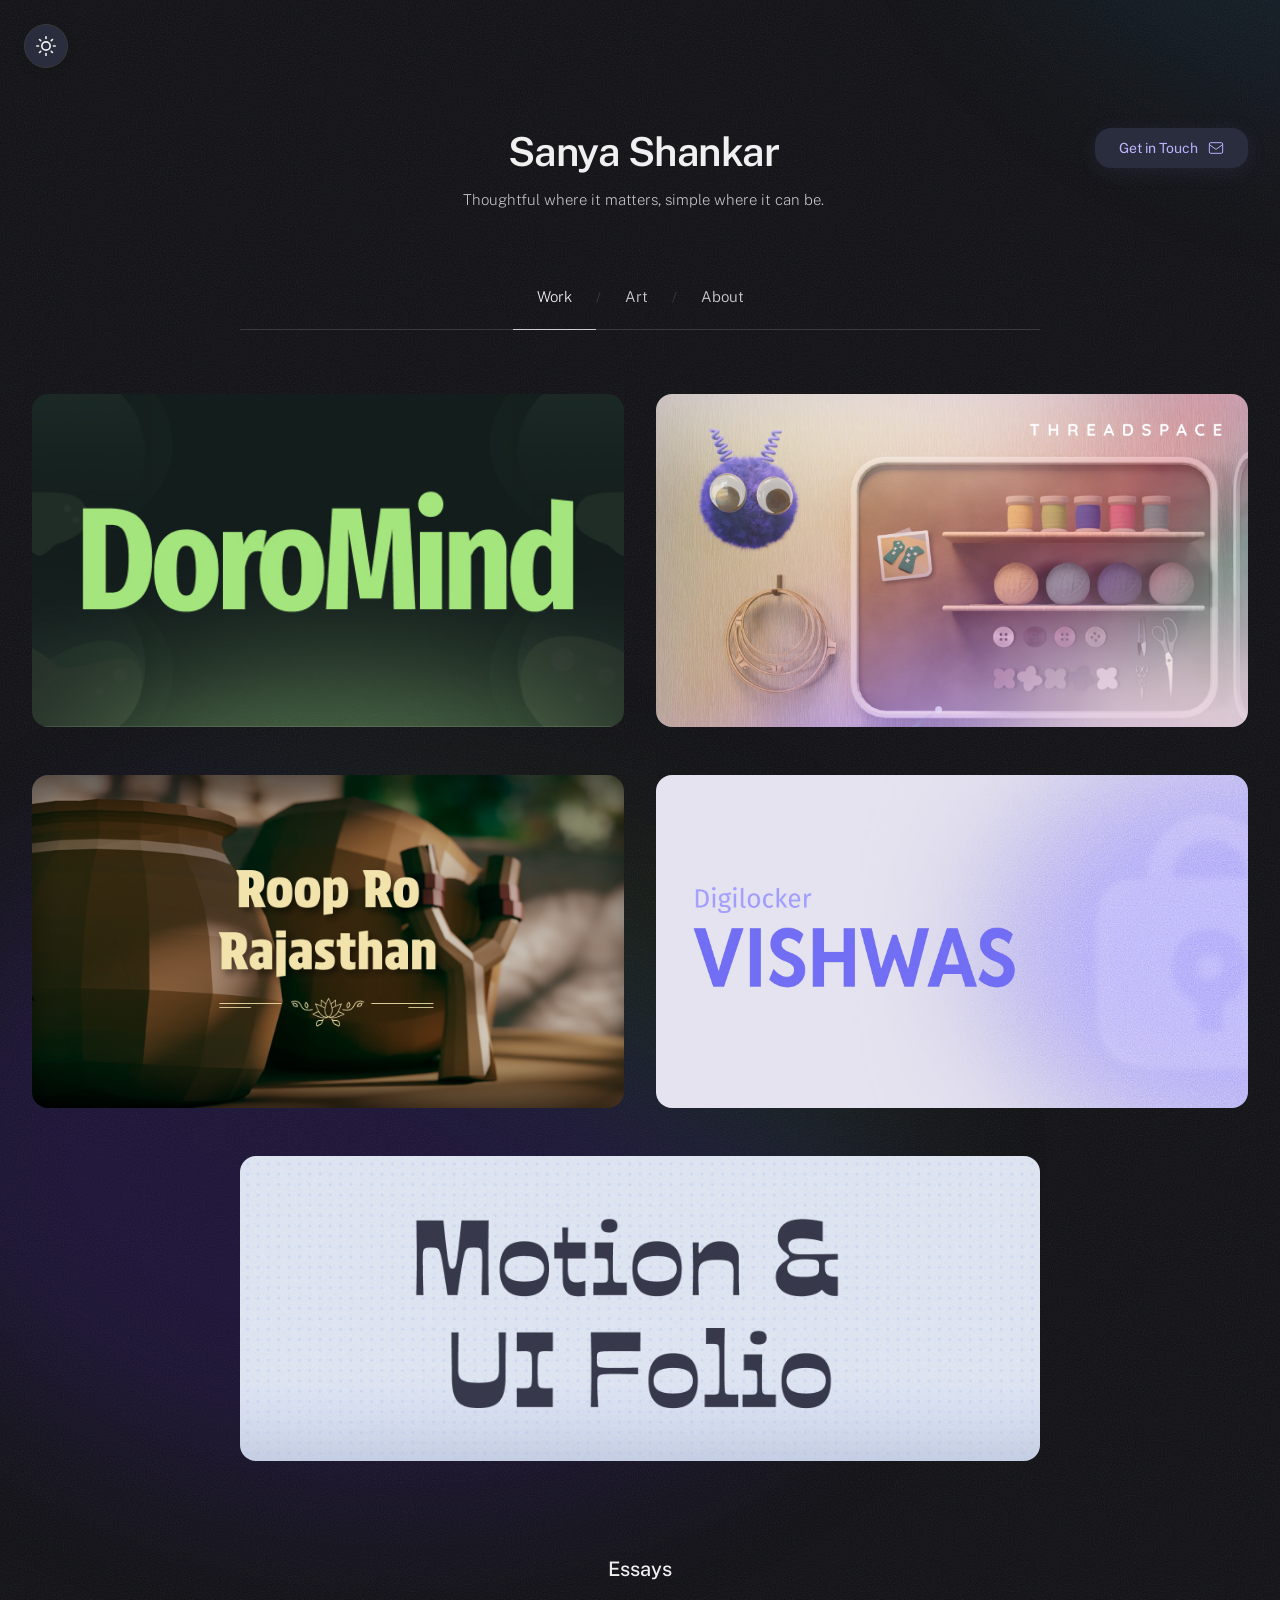
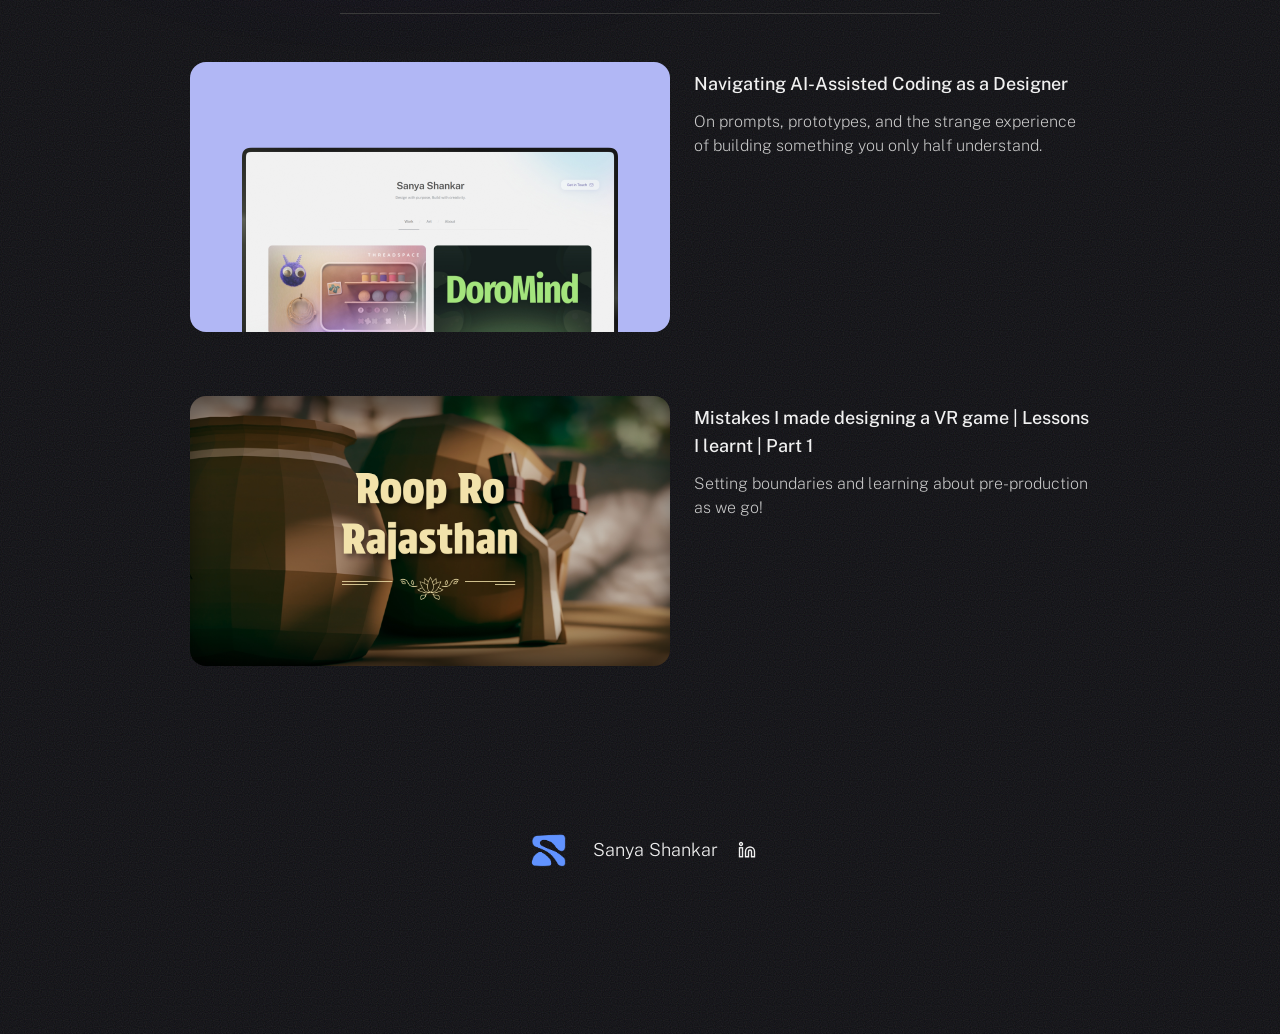
==== commit e1cd2229: "Tagline change and removed visuafolio" ====
--- a/index.html
+++ b/index.html
@@ -53,7 +53,7 @@
         <div class="header-spacer"></div>
         <div class="header-name">
           <h1>Sanya Shankar</h1>
-          <p>Design with purpose, Build with creativity.</p>
+          <p>Thoughtful where it matters, simple where it can be.</p>
         </div>
         <a href="sanya.shankar96@gmail.com" class="btn-contact">
           <span class="btn-text">Get in <span class="btn-text-accent">Touch</span></span>
--- a/css/style.css
+++ b/css/style.css
@@ -1250,6 +1250,10 @@
   .modal-card {
     width: 92%;
   }
+
+  .modal-block-gallery3 {
+    grid-template-columns: repeat(2, 1fr);
+  }
 }
 
 
@@ -1317,6 +1321,10 @@
     padding: 48px;
   }
 
+  .modal-block-gallery2,
+  .modal-block-gallery3 {
+    grid-template-columns: 1fr;
+  }
 }
 
 .footer-inner {
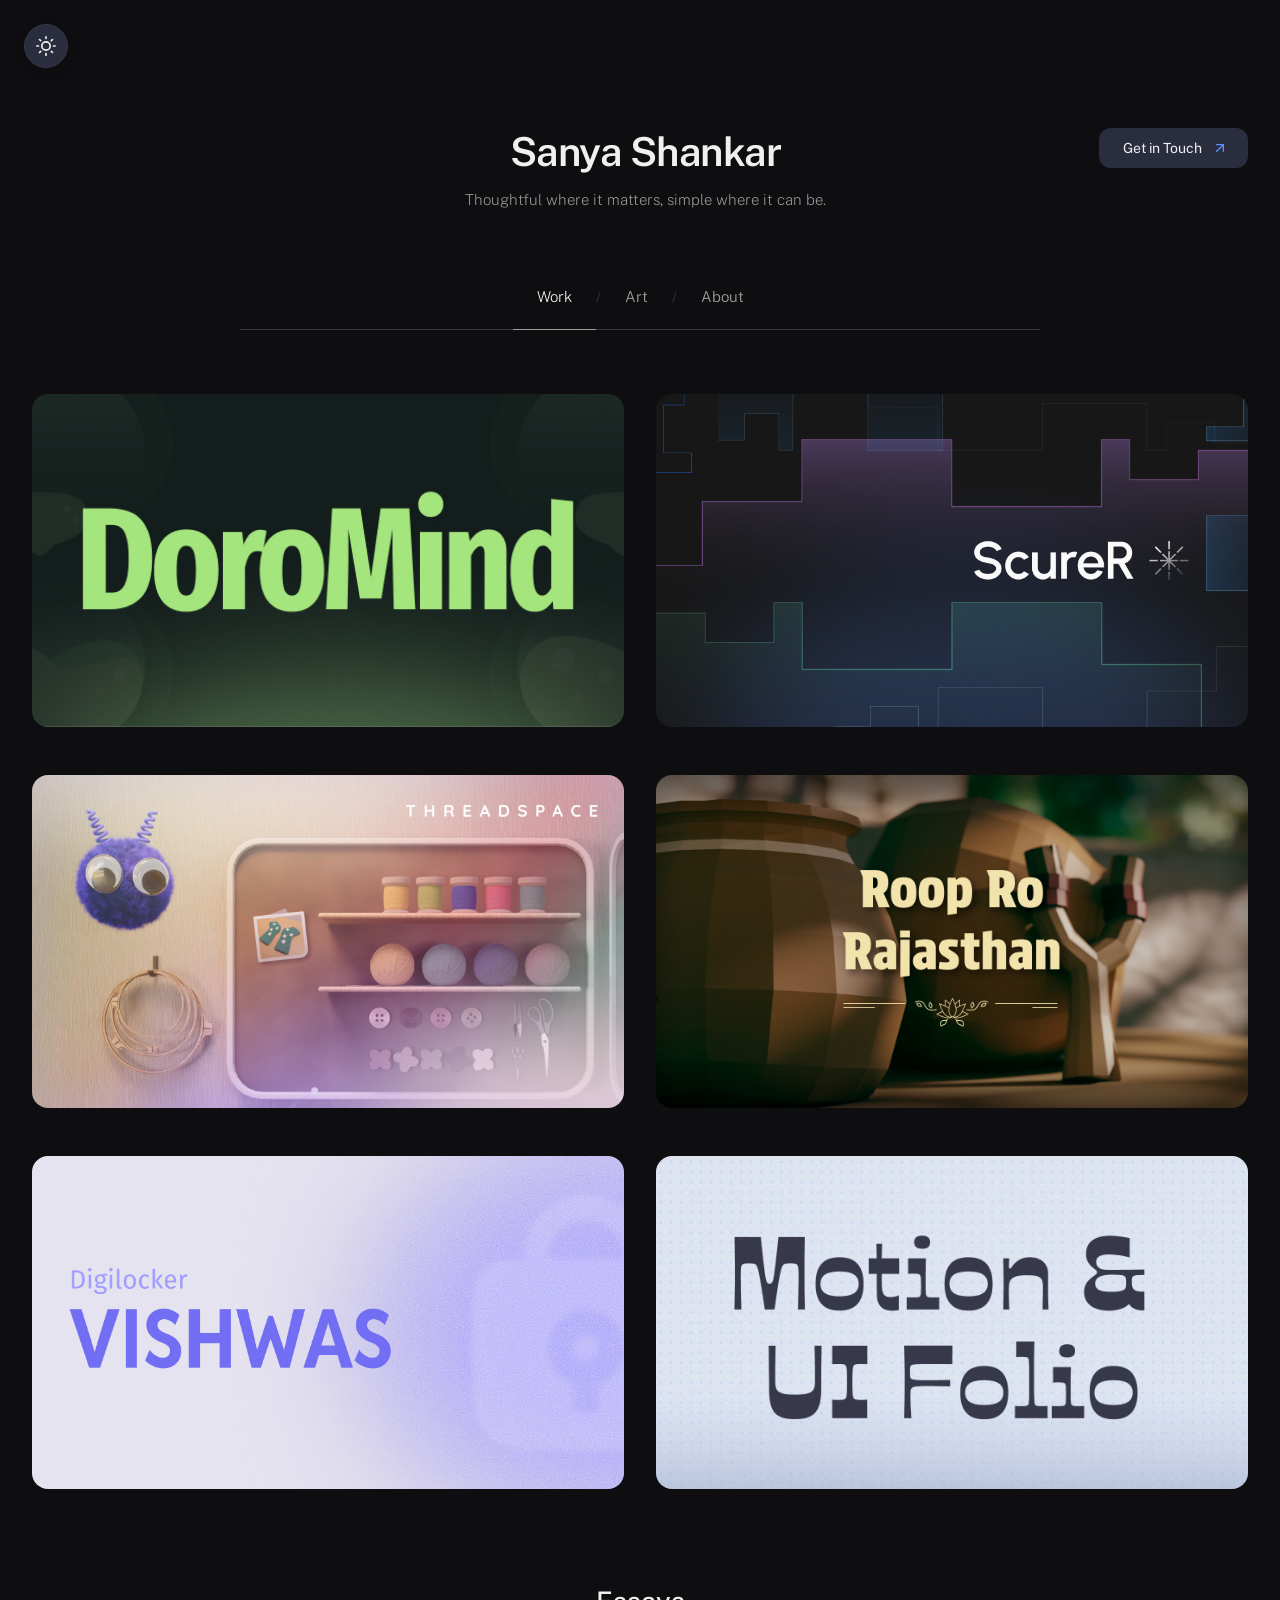
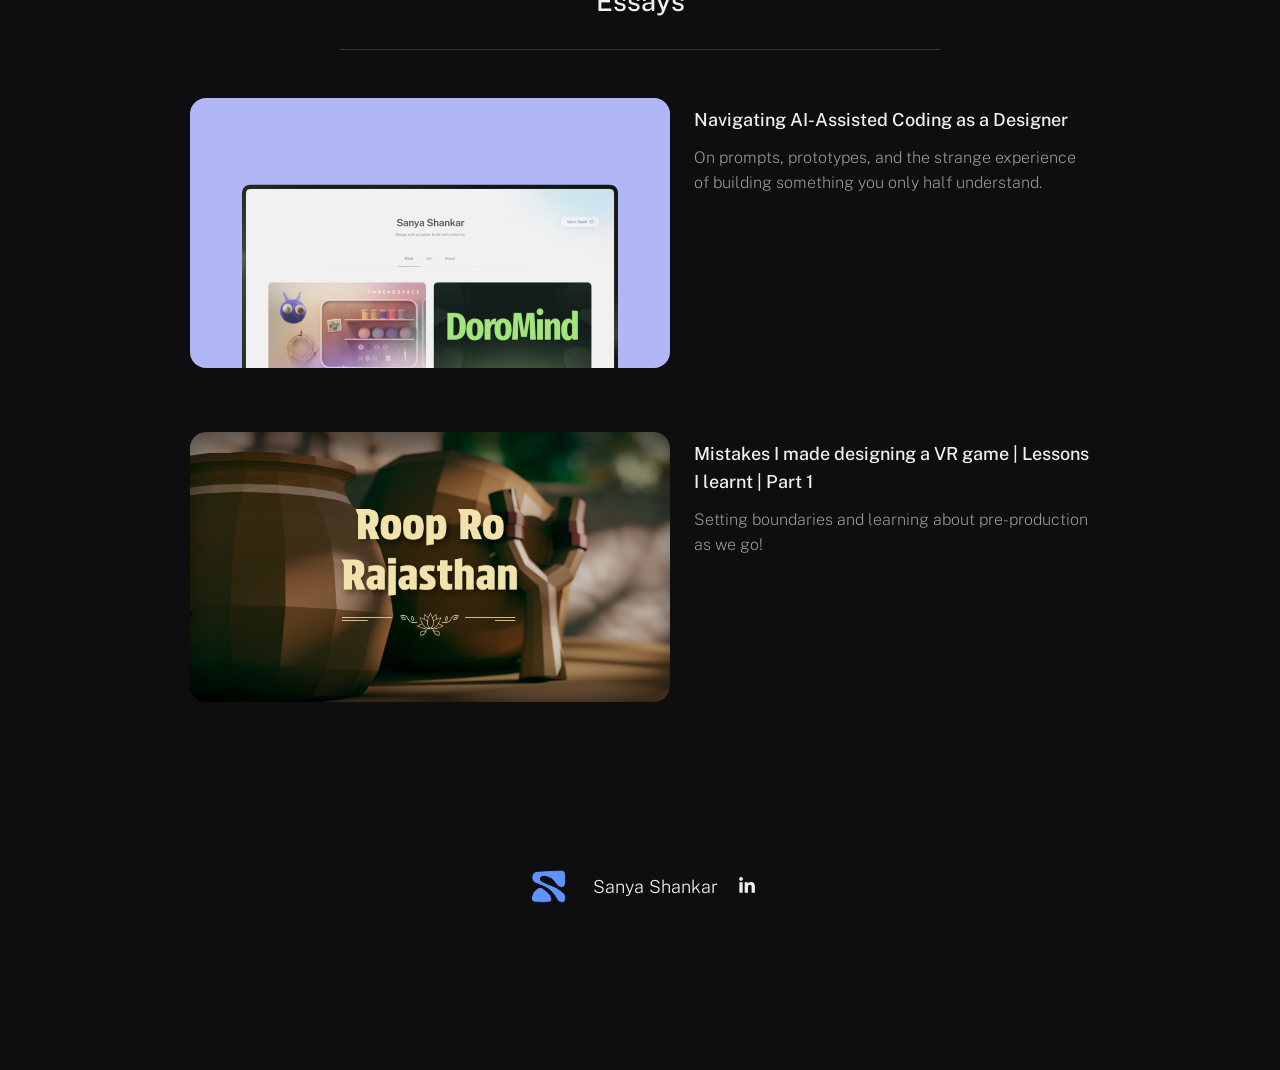
==== commit 59860a98: "Change in style" ====
--- a/index.html
+++ b/index.html
@@ -55,11 +55,12 @@
           <h1>Sanya Shankar</h1>
           <p>Thoughtful where it matters, simple where it can be.</p>
         </div>
-        <a href="sanya.shankar96@gmail.com" class="btn-contact">
-          <span class="btn-text">Get in <span class="btn-text-accent">Touch</span></span>
-          <svg class="btn-icon" viewBox="0 0 24 24" fill="none" stroke="currentColor" stroke-width="1.5">
-            <rect x="2" y="4" width="20" height="16" rx="2" />
-            <path d="m2 7 10 7 10-7" />
+        <a href="https://www.linkedin.com/in/sanya-shankar-bb2ab5201/" class="btn-contact">
+          <span class="btn-text">Get in Touch</span>
+          <svg class="btn-icon" viewBox="0 0 24 24" fill="none" stroke="currentColor" stroke-width="2"
+            stroke-linecap="round" stroke-linejoin="round">
+            <line x1="7" y1="17" x2="17" y2="7" />
+            <polyline points="7 7 17 7 17 17" />
           </svg>
         </a>
       </div>
@@ -172,10 +173,8 @@
         <div class="footer-socials">
           <!-- LinkedIn -->
           <a href="https://www.linkedin.com/in/sanya-shankar-bb2ab5201/" aria-label="LinkedIn">
-            <svg width="18" height="18" viewBox="0 0 24 24" fill="none" stroke="currentColor" stroke-width="1.8">
-              <path d="M16 8a6 6 0 0 1 6 6v7h-4v-7a2 2 0 0 0-2-2 2 2 0 0 0-2 2v7h-4v-7a6 6 0 0 1 6-6z" />
-              <rect x="2" y="9" width="4" height="12" />
-              <circle cx="4" cy="4" r="2" />
+            <svg width="18" height="18" viewBox="0 0 448 512" fill="currentColor">
+              <path d="M100.28 448H7.4V148.9h92.88zM53.79 108.1C24.09 108.1 0 83.5 0 53.8a53.79 53.79 0 0 1 107.58 0c0 29.7-24.1 54.3-53.79 54.3zM447.9 448h-92.68V302.4c0-34.7-.7-79.2-48.29-79.2-48.29 0-55.69 37.7-55.69 76.7V448h-92.78V148.9h89.08v40.8h1.3c12.4-23.5 42.69-48.3 87.88-48.3 94 0 111.28 61.9 111.28 142.3V448z" />
             </svg>
           </a>
         </div>
--- a/css/style.css
+++ b/css/style.css
@@ -13,13 +13,13 @@
 
 :root {
   --white: #ffffff;
-  --off: hsl(200, 30%, 95%);
+  --off: hsl(217, 30%, 95%);
   --bg: #f5f5f5;
   --dark: #2c2d2e;
   --secondarytext: hsl(213, 5%, 46%);
   --primarytext: hsl(0, 0%, 33%);
   --bgopacity: hsla(221, 15%, 65%, 0.4);
-  --border: hsl(0, 0%, 86%);
+  --border: hsl(220, 10%, 86%);
   --grid: 8px;
   --max: 1440px;
   --gutter: 32px;
@@ -29,14 +29,14 @@
 }
 
 [data-theme="dark"] {
-  --white: hsl(231, 10%, 10%);
+  --white: hsl(228, 10%, 6%);
   --off: hsl(228, 20%, 20%);
-  --bg: hsl(240, 13%, 6%);
+  --bg: hsl(230, 13%, 4%);
   --dark: #ffffff;
-  --secondarytext: hsl(0, 0%, 80%);
+  --secondarytext: hsl(0, 0%, 62%);
   --primarytext: hsl(0, 0%, 94%);
   --bgopacity: hsla(231, 10%, 20%, 0.4);
-  --border: #3a3a3a;
+  --border: hsl(228, 10%, 23%);
 }
 
 html {
@@ -62,57 +62,6 @@
   color: var(--primarytext);
 }
 
-/* Blur Gradients Background */
-body::before,
-body::after {
-  content: '';
-  position: fixed;
-  border-radius: 50%;
-  filter: blur(125px);
-  opacity: 0.5;
-  pointer-events: none;
-  z-index: -1;
-}
-
-body {
-  background-color: var(--bg);
-  background-image: url('data:image/svg+xml,%3Csvg viewBox="0 0 200 200" xmlns="http://www.w3.org/2000/svg"%3E%3Cfilter id="noise"%3E%3CfeTurbulence type="fractalNoise" baseFrequency="0.65" numOctaves="1" stitchTiles="stitch"/%3E%3C/filter%3E%3Crect width="100%25" height="100%25" filter="url(%23noise)" opacity="0.12"/%3E%3C/svg%3E');
-  background-repeat: repeat;
-  background-size: 150px 150px;
-}
-
-body::before {
-  width: 1200px;
-  height: 600px;
-  background: linear-gradient(135deg, #9ed8ec 50%, #f5c1f5 50%, #c5f09a 100%);
-  top: -450px;
-  left: 1000px;
-}
-
-body::after {
-  width: 1000px;
-  height: 700px;
-  background: linear-gradient(210deg, #c5f09a 25%, #9ed8ec 35%, #b39eec 5%);
-  bottom: -600px;
-  left: -100px;
-}
-
-
-[data-theme="dark"] body::before {
-  background: linear-gradient(135deg,
-      hsla(195, 74%, 36%, 0.25) 50%,
-      rgba(177, 34, 216, 0.25) 50%,
-      rgba(105, 163, 48, 0.25) 100%);
-  filter: blur(90px);
-}
-
-[data-theme="dark"] body::after {
-  background: linear-gradient(210deg,
-      rgba(58, 87, 28, 0.35) 25%,
-      rgba(47, 175, 218, 0.35) 35%,
-      rgba(86, 39, 215, 0.35) 5%);
-  filter: blur(80px);
-}
 
 
 /* ── LAYOUT ── */
@@ -168,11 +117,9 @@
   font-weight: 400;
   text-decoration: none;
   border: none;
-  border-radius: 16px;
-  padding: 12px 24px;
-  /*background: linear-gradient(90deg, #fcfcfc82 0%, #f5f5f5a4 100%);*/
-  background: var(--off);
-  box-shadow: 0 4px 20px rgba(122, 111, 190, 0.12);
+  border-radius: 12px;
+  padding: 12px 20px 12px 24px;
+  background: var(--dark);
   transition: transform var(--transition), box-shadow var(--transition), background var(--transition);
   white-space: nowrap;
   position: relative;
@@ -181,34 +128,29 @@
 
 .btn-contact:hover {
   transform: translateY(-1px);
-  box-shadow: 0 6px 28px rgba(122, 111, 190, 0.18);
-  background: linear-gradient(180deg, #fff 0%, #f8f8f8 100%);
+  background: var(--primarytext);
 }
 
 .btn-text {
-  background: linear-gradient(90deg, #7a6fbe 0%, #4f4a9a 100%);
-  -webkit-background-clip: text;
-  -webkit-text-fill-color: transparent;
-  background-clip: text;
+  color: var(--white);
+}
+
+[data-theme="dark"] .btn-contact {
+  background: var(--off);
+}
+
+[data-theme="dark"] .btn-contact:hover {
+  background: var(--border);
 }
 
 [data-theme="dark"] .btn-text {
-  background: linear-gradient(90deg, #c0b7ff 0%, #b5afff 100%);
-  -webkit-background-clip: text;
-  -webkit-text-fill-color: transparent;
-  background-clip: text;
-}
-
-[data-theme="dark"] .btn-contact:hover {
-  transform: translateY(-1px);
-  box-shadow: 0 6px 28px rgba(122, 111, 190, 0.18);
-  background: linear-gradient(180deg, #394162 0%, #292d3d 100%);
+  color: var(--primarytext);
 }
 
 .btn-icon {
   width: 16px;
   height: 16px;
-  color: #b5afff;
+  color: #6193FF;
   flex-shrink: 0;
 }
 
@@ -354,7 +296,7 @@
 
 .essays-heading {
   font-family: 'Public Sans', sans-serif;
-  font-size: 20px;
+  font-size: 27px;
   font-weight: 500;
   color: var(--primarytext);
   text-align: center;
@@ -703,7 +645,7 @@
 .modal-block-list li {
   font-size: 16px;
   font-weight: 200;
-  line-height: 2.1;
+  line-height: 1.9;
   color: var(--secondarytext);
 }
 
@@ -722,7 +664,7 @@
 
 .modal-block-heading {
   font-family: 'Public Sans', sans-serif;
-  font-size: 28px;
+  font-size: 27px;
   font-weight: 500;
   color: var(--primarytext);
   margin-top: 48px;
@@ -786,6 +728,45 @@
   margin-left: -17%;
 }
 
+.modal-block-imagebg {
+  position: relative;
+  width: 134%;
+  margin-left: -17%;
+  border-radius: 12px;
+  overflow: hidden;
+  background-size: cover;
+  background-position: center;
+  margin-top: 24px;
+  margin-bottom: 24px;
+  padding: 80px 17%;
+  display: flex;
+  flex-direction: column;
+  justify-content: center;
+}
+
+.modal-imagebg-overlay {
+  position: absolute;
+  inset: 0;
+  background: rgba(0, 0, 0, var(--bg-opacity, 0.4));
+  z-index: 1;
+}
+
+.modal-imagebg-content {
+  position: relative;
+  z-index: 2;
+  width: 100%;
+}
+
+/* Ensure text inside the image background is readable (white by default) */
+.modal-block-imagebg .modal-block-centerheading,
+.modal-block-imagebg .modal-block-smallheading,
+.modal-block-imagebg .modal-block-centertext,
+.modal-block-imagebg .modal-block-text,
+.modal-block-imagebg .modal-block-paragraph,
+.modal-block-imagebg .modal-block-centertextwide {
+  color: #fff;
+}
+
 .modal-block-imagebig img {
   width: 114%;
   border-radius: 12px;
@@ -872,6 +853,7 @@
 .modal-block-quote p {
   font-size: 18px;
   font-weight: 200;
+  line-height: 1.55;
   font-style: italic;
   text-align: center;
   color: var(--secondarytext);
@@ -920,7 +902,7 @@
 }
 
 .modal-block-centerheading {
-  font-size: 22px;
+  font-size: 21px;
   font-weight: 250;
   margin-top: 64px;
   margin-bottom: 24px;
@@ -985,7 +967,7 @@
 
 /* Predefined color variant classes for modal-card */
 .modal-card.color-primary {
-  --card-bg: var(--white);
+  --card-bg: var(--off);
   --card-title-color: var(--secondarytext);
   --card-text-color: var(--dark);
 }
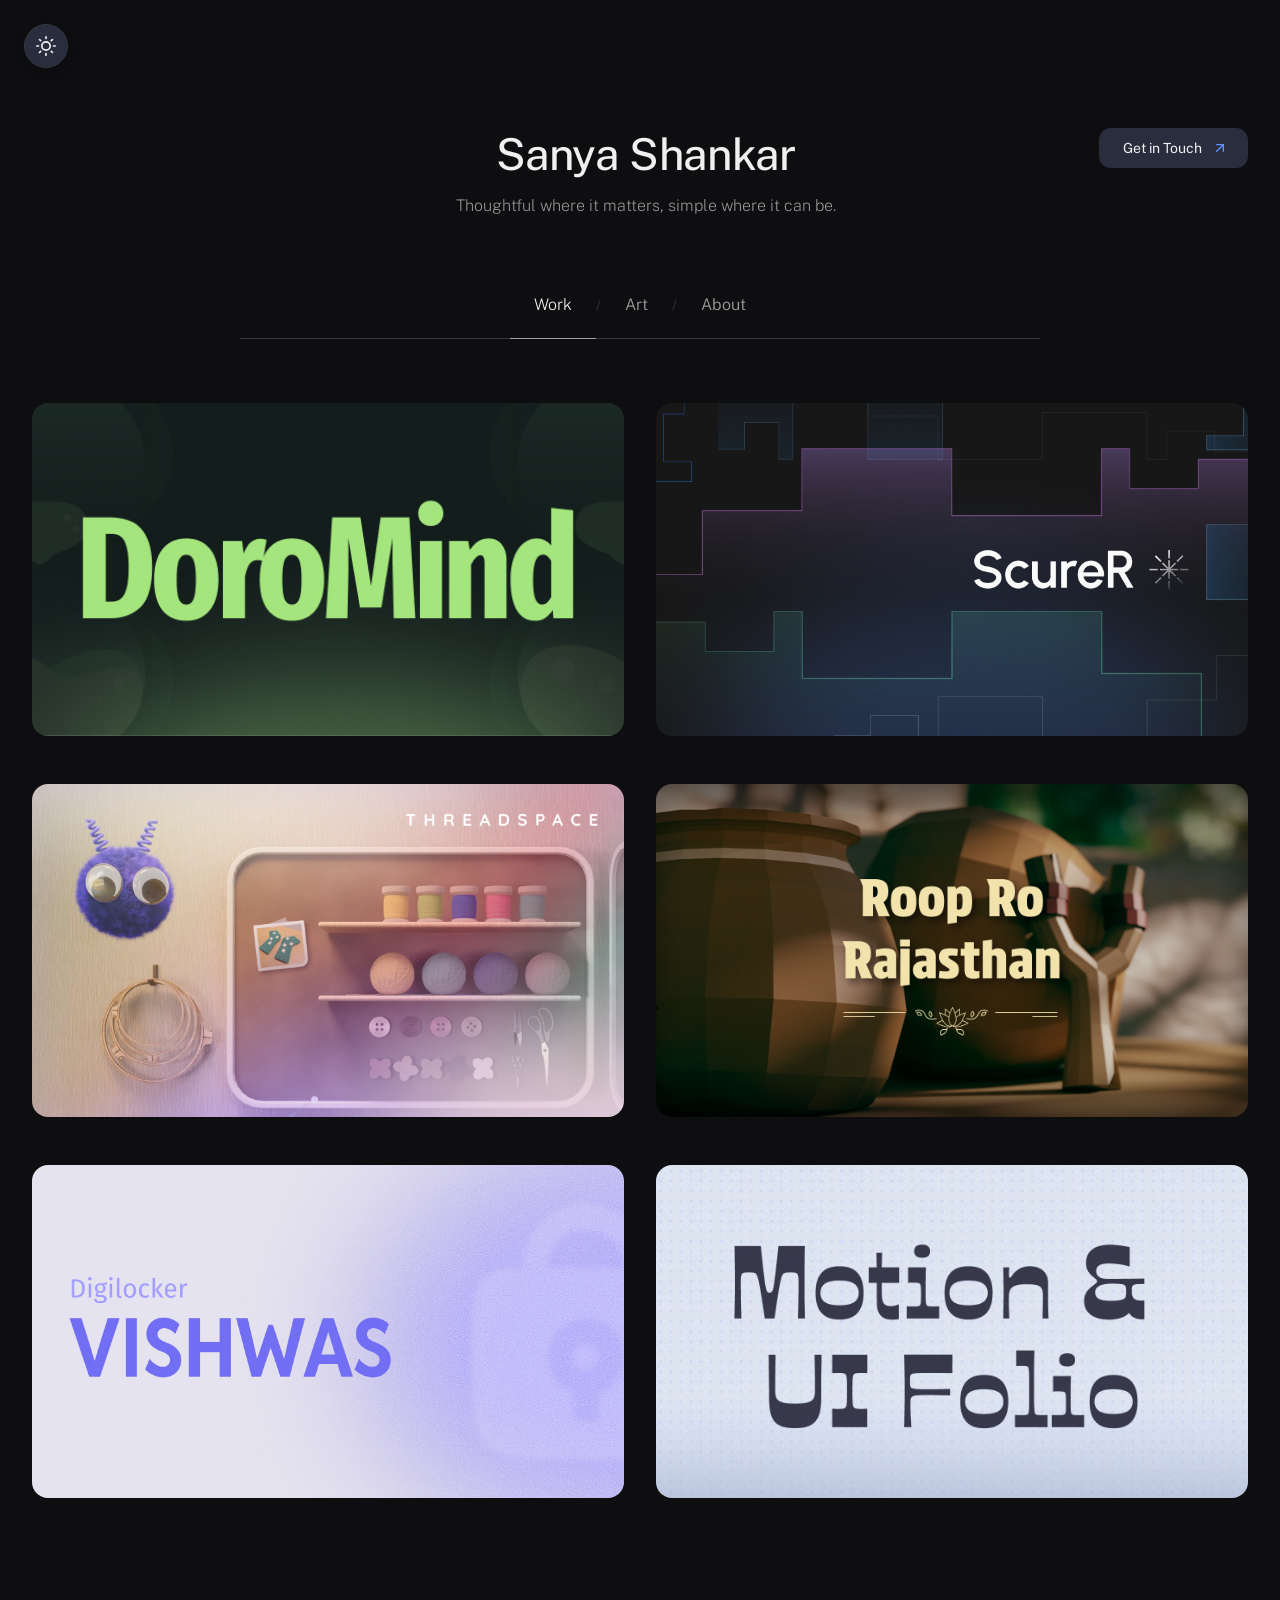
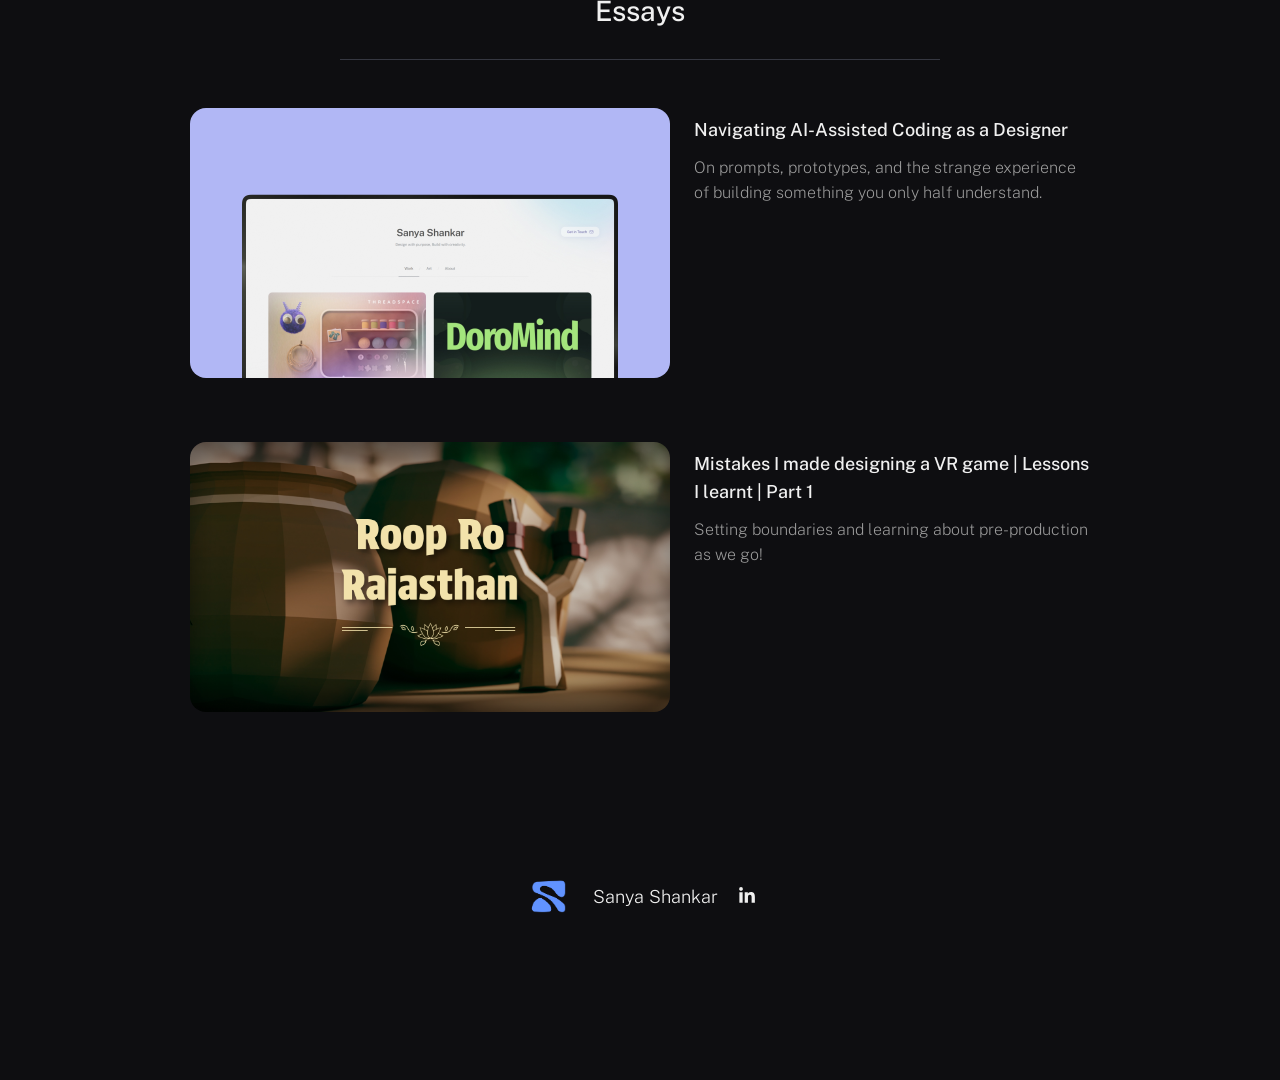
==== commit 30acf0a6: "Edits" ====
--- a/index.html
+++ b/index.html
@@ -4,7 +4,7 @@
 <head>
   <meta charset="UTF-8" />
   <meta name="viewport" content="width=device-width, initial-scale=1.0" />
-  <title>Sanya Shankar — Portfolio</title>
+  <title>Sanya Shankar | Portfolio</title>
   <link rel="preconnect" href="https://fonts.googleapis.com" />
   <link rel="preconnect" href="https://fonts.gstatic.com" crossorigin />
   <link
@@ -174,7 +174,8 @@
           <!-- LinkedIn -->
           <a href="https://www.linkedin.com/in/sanya-shankar-bb2ab5201/" aria-label="LinkedIn">
             <svg width="18" height="18" viewBox="0 0 448 512" fill="currentColor">
-              <path d="M100.28 448H7.4V148.9h92.88zM53.79 108.1C24.09 108.1 0 83.5 0 53.8a53.79 53.79 0 0 1 107.58 0c0 29.7-24.1 54.3-53.79 54.3zM447.9 448h-92.68V302.4c0-34.7-.7-79.2-48.29-79.2-48.29 0-55.69 37.7-55.69 76.7V448h-92.78V148.9h89.08v40.8h1.3c12.4-23.5 42.69-48.3 87.88-48.3 94 0 111.28 61.9 111.28 142.3V448z" />
+              <path
+                d="M100.28 448H7.4V148.9h92.88zM53.79 108.1C24.09 108.1 0 83.5 0 53.8a53.79 53.79 0 0 1 107.58 0c0 29.7-24.1 54.3-53.79 54.3zM447.9 448h-92.68V302.4c0-34.7-.7-79.2-48.29-79.2-48.29 0-55.69 37.7-55.69 76.7V448h-92.78V148.9h89.08v40.8h1.3c12.4-23.5 42.69-48.3 87.88-48.3 94 0 111.28 61.9 111.28 142.3V448z" />
             </svg>
           </a>
         </div>
--- a/css/style.css
+++ b/css/style.css
@@ -13,6 +13,7 @@
 
 :root {
   --white: #ffffff;
+  --accent: #6193FF;
   --off: hsl(217, 30%, 95%);
   --bg: #f5f5f5;
   --dark: #2c2d2e;
@@ -91,14 +92,14 @@
 
 .header-name h1 {
   font-family: 'Public Sans', sans-serif;
-  font-size: 40px;
-  font-weight: 600;
-  letter-spacing: -0.5px;
+  font-size: 44px;
+  font-weight: 450;
+  letter-spacing: -0.4px;
   color: var(--primarytext);
 }
 
 .header-name p {
-  font-size: 15px;
+  font-size: 16px;
   color: var(--secondarytext);
   margin-top: 16px;
   font-weight: 200;
@@ -150,7 +151,7 @@
 .btn-icon {
   width: 16px;
   height: 16px;
-  color: #6193FF;
+  color: var(--accent);
   flex-shrink: 0;
 }
 
@@ -170,7 +171,7 @@
 }
 
 .nav-link {
-  font-size: 15px;
+  font-size: 16px;
   color: var(--secondarytext);
   text-decoration: none;
   padding: 24px 24px;
@@ -296,7 +297,7 @@
 
 .essays-heading {
   font-family: 'Public Sans', sans-serif;
-  font-size: 27px;
+  font-size: 28px;
   font-weight: 500;
   color: var(--primarytext);
   text-align: center;
@@ -411,7 +412,7 @@
 }
 
 .about-text p {
-  font-size: 15px;
+  font-size: 16px;
   line-height: 1.55;
   font-weight: 200;
   color: var(--primarytext);
@@ -570,14 +571,14 @@
 
 .modal-meta-item label {
   display: block;
-  font-size: 15px;
+  font-size: 16px;
   color: var(--secondarytext);
   margin-top: 16px;
   margin-bottom: 8px;
 }
 
 .modal-meta-item span {
-  font-size: 15px;
+  font-size: 16px;
   font-weight: 500;
   color: var(--primarytext);
 }
@@ -664,7 +665,7 @@
 
 .modal-block-heading {
   font-family: 'Public Sans', sans-serif;
-  font-size: 27px;
+  font-size: 28px;
   font-weight: 500;
   color: var(--primarytext);
   margin-top: 48px;
@@ -673,7 +674,7 @@
 
 h3.modal-block-heading,
 h4.modal-block-heading {
-  font-size: 21px;
+  font-size: 22px;
   font-weight: 400;
   margin-top: 36px;
   margin-bottom: 0px;
@@ -862,7 +863,7 @@
 .modal-block-quote cite {
   display: block;
   margin-top: 8px;
-  font-size: 15px;
+  font-size: 16px;
   color: var(--primarytext);
   font-style: normal;
 }
@@ -882,8 +883,7 @@
   line-height: 1.55;
   text-align: center;
   color: var(--secondarytext);
-  max-width: 80%;
-  max-width: 600px;
+  max-width: 75%;
   margin: 0 auto;
   margin-bottom: 32px;
   margin-top: 0px;
@@ -902,7 +902,7 @@
 }
 
 .modal-block-centerheading {
-  font-size: 21px;
+  font-size: 22px;
   font-weight: 250;
   margin-top: 64px;
   margin-bottom: 24px;
@@ -1027,7 +1027,7 @@
 }
 
 .modal-card-text {
-  font-size: 17.5px;
+  font-size: 18px;
   font-weight: 250;
   line-height: 1.55;
   color: var(--secondarytext);
@@ -1345,7 +1345,7 @@
 }
 
 .art-carousel-description {
-  font-size: 15px;
+  font-size: 16px;
   line-height: 1.55;
   color: var(--primarytext);
 }
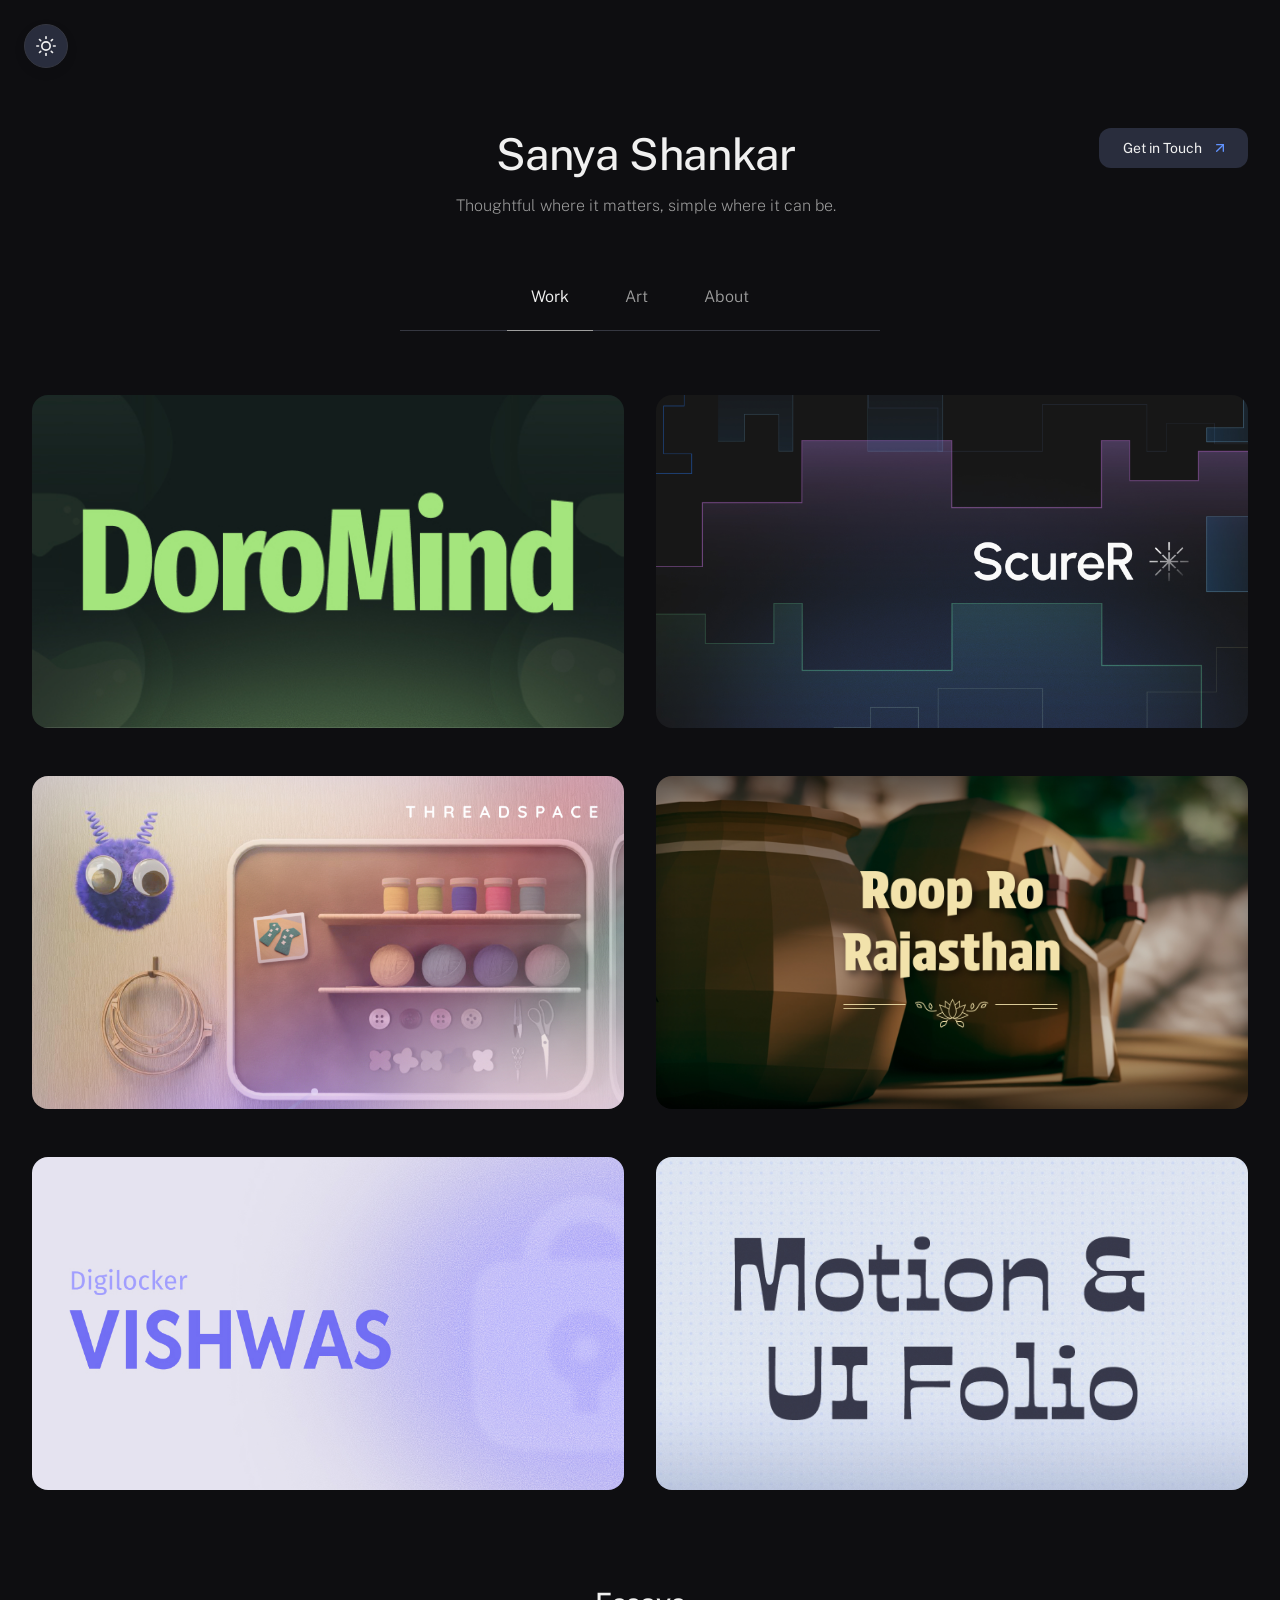
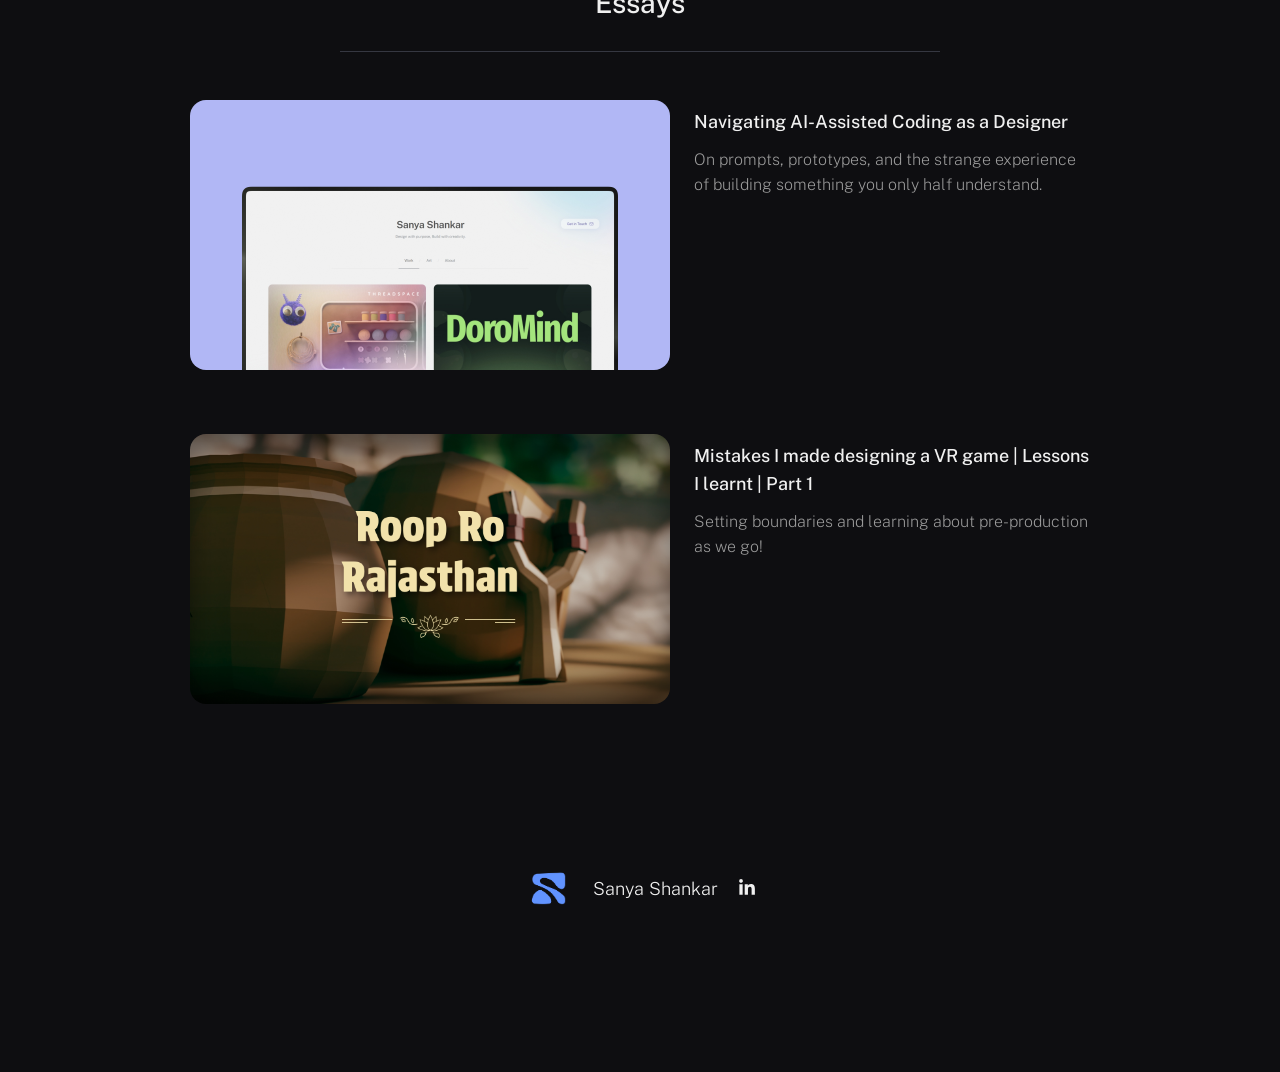
==== commit 10c27d37: "Style changes" ====
--- a/index.html
+++ b/index.html
@@ -68,9 +68,7 @@
       <nav>
         <div class="nav-inner">
           <a href="#" class="nav-link active" data-tab="work">Work</a>
-          <span class="nav-sep">/</span>
           <a href="#" class="nav-link" data-tab="art">Art</a>
-          <span class="nav-sep">/</span>
           <a href="#" class="nav-link" data-tab="about">About</a>
         </div>
       </nav>
@@ -152,7 +150,7 @@
           <div class="about-text">
             <h2>About Me</h2>
             <p>
-              Designer based in New Delhi specializing in UI/UX Design, Game Design and Visual Communication.
+              Designer based in New Delhi specializing in UI/UX Design and Visual Communication.
             </p>
             <p>
               My bachelors is in Fine Arts from College of Art, New Delhi under Applied Art department (commercial art
--- a/css/style.css
+++ b/css/style.css
@@ -158,15 +158,15 @@
 /* ── NAV ── */
 nav {
   border-bottom: 1px solid var(--border);
-  margin-top: calc(var(--grid) * 7);
-  max-width: 800px;
+  margin-top: calc(var(--grid) * 6);
+  max-width: 480px;
   margin-left: auto;
   margin-right: auto;
 }
 
 .nav-inner {
   display: flex;
-  gap: 0;
+  gap: 8px;
   justify-content: center;
 }
 
@@ -182,7 +182,7 @@
 
 .nav-link.active {
   color: var(--primarytext);
-  font-weight: 250;
+  font-weight: 350;
 }
 
 .nav-link.active::after {
@@ -191,20 +191,15 @@
   bottom: -1px;
   left: 0;
   right: 0;
-  height: 1px;
+  height: 1.2px;
   background: var(--secondarytext);
 }
 
 .nav-link:hover {
-  color: var(--secondarytext);
-}
-
-.nav-sep {
-  color: var(--border);
-  display: flex;
-  align-items: center;
-  font-size: 14px;
-}
+  color: var(--primarytext);
+}
+
+
 
 /* ── GRID ── */
 main {
@@ -377,8 +372,8 @@
   display: grid;
   grid-template-columns: minmax(0, 280px) minmax(0, 1fr);
   gap: 40px;
-  align-items: center;
-  padding: 40px 0;
+  /*align-items: center;*/
+  padding: 12px 16px;
   max-width: 900px;
   margin: 0 auto;
 }
@@ -408,6 +403,7 @@
   font-size: 24px;
   font-weight: 450;
   color: var(--primarytext);
+  margin-top: 16px;
   margin-bottom: 16px;
 }
 
@@ -415,7 +411,7 @@
   font-size: 16px;
   line-height: 1.55;
   font-weight: 200;
-  color: var(--primarytext);
+  color: var(--secondarytext);
   margin-bottom: 16px;
 }
 
@@ -1159,6 +1155,11 @@
 
 /* ── RESPONSIVE ── */
 @media (max-width: 900px) {
+  .modal-block-image img {
+    margin-top: 16px;
+    margin-bottom: 8px;
+  }
+
   :root {
     --gutter: 24px;
   }
@@ -1306,6 +1307,15 @@
   .modal-block-gallery2,
   .modal-block-gallery3 {
     grid-template-columns: 1fr;
+  }
+
+  .projects-grid {
+    row-gap: 16px;
+  }
+
+  .modal-block-imagebig img {
+    width: 110%;
+    margin-left: -5%;
   }
 }
 
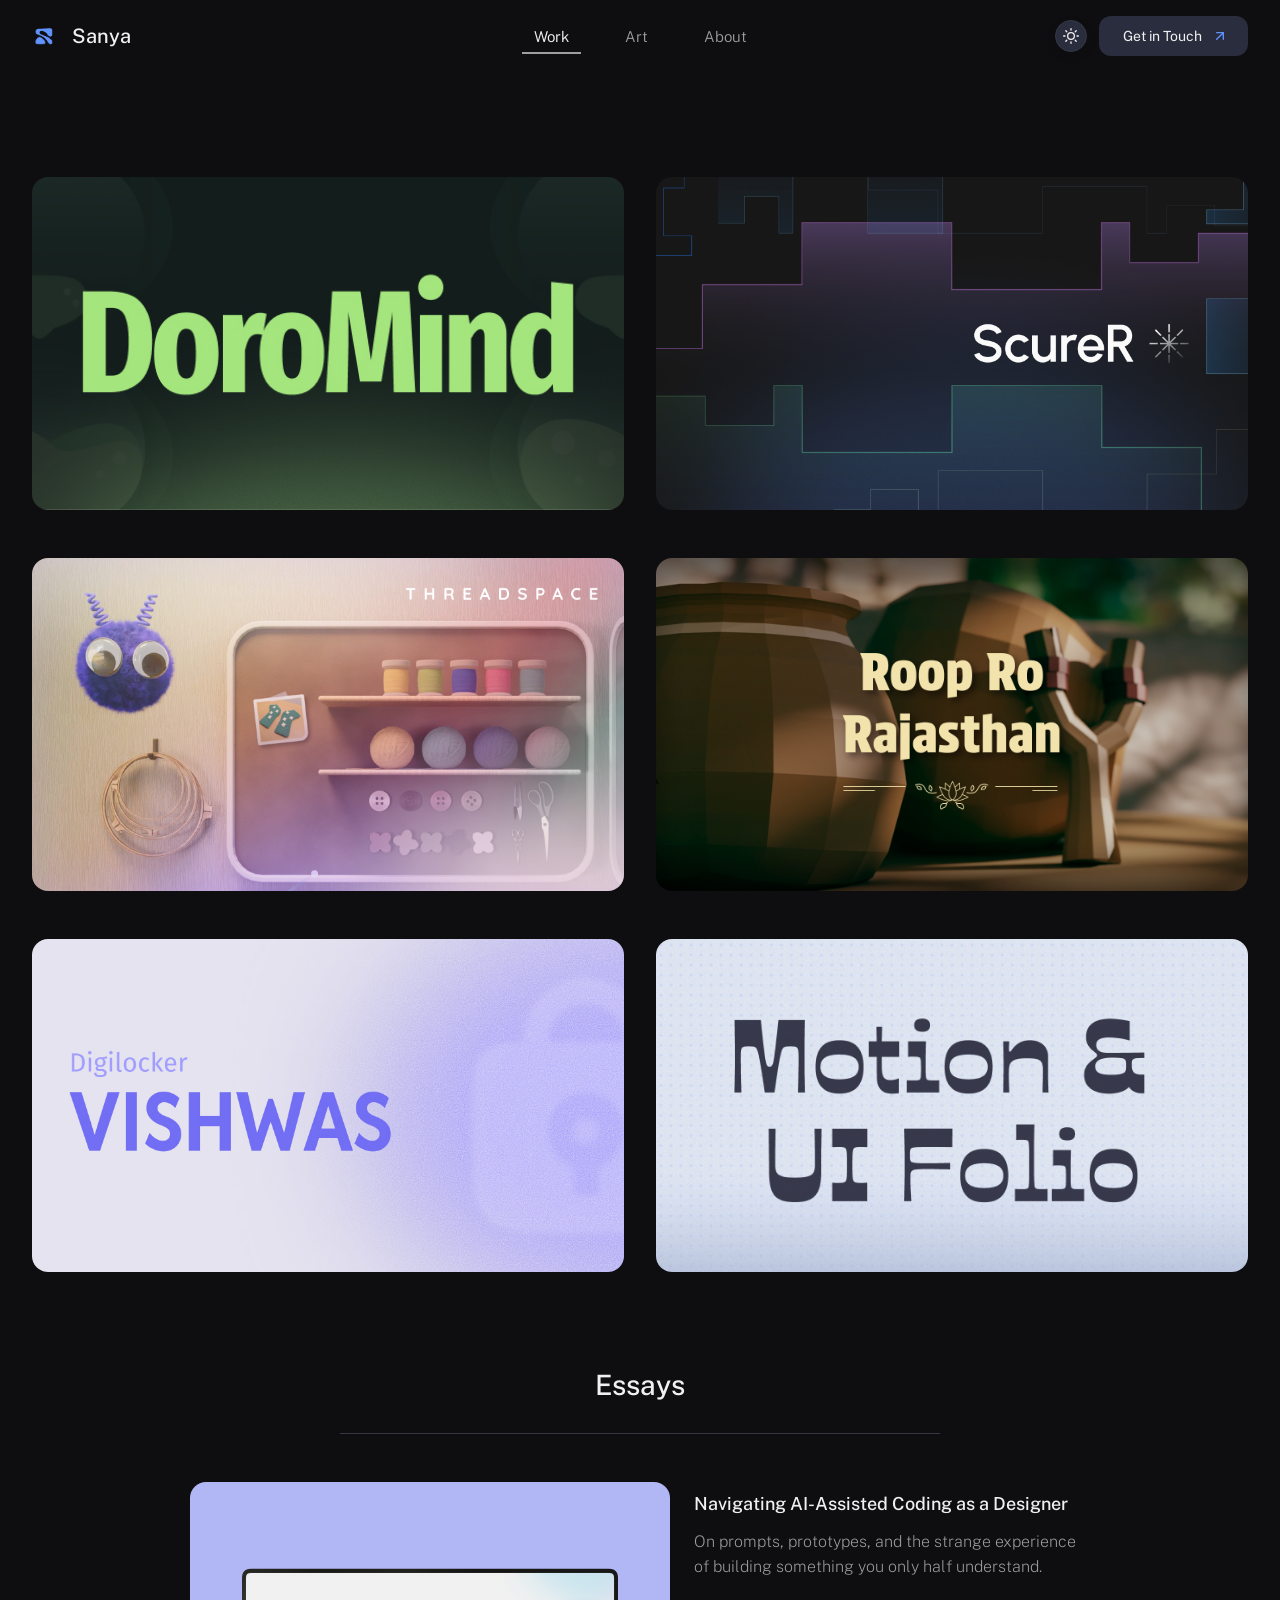
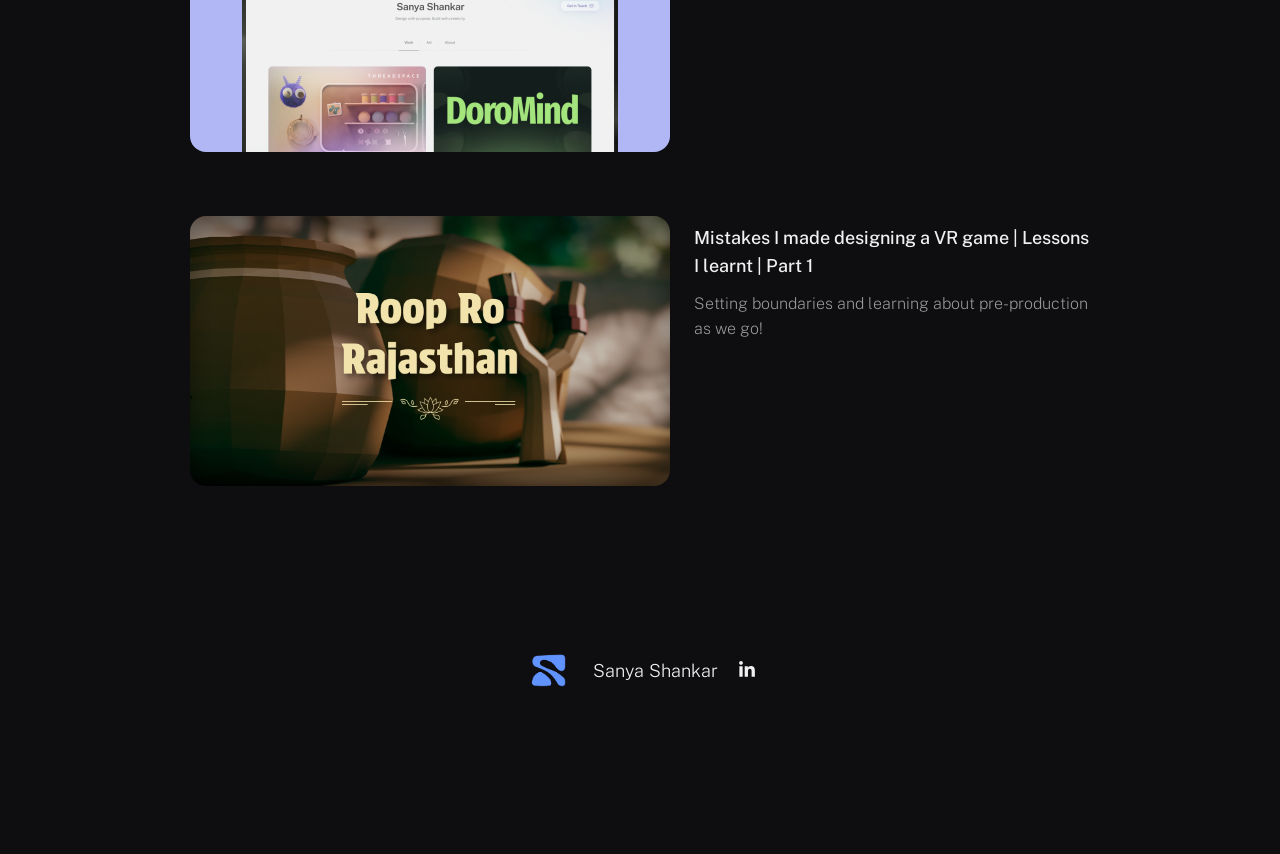
==== commit 5db2de46: "Change in header and animation" ====
--- a/index.html
+++ b/index.html
@@ -26,58 +26,62 @@
 
 <body>
 
-  <!-- THEME TOGGLE -->
-  <button class="theme-toggle" id="themeToggle" aria-label="Toggle Dark Mode">
-    <svg class="sun-icon" viewBox="0 0 24 24" fill="none" stroke="currentColor" stroke-width="2" stroke-linecap="round"
-      stroke-linejoin="round">
-      <circle cx="12" cy="12" r="5"></circle>
-      <line x1="12" y1="1" x2="12" y2="3"></line>
-      <line x1="12" y1="21" x2="12" y2="23"></line>
-      <line x1="4.22" y1="4.22" x2="5.64" y2="5.64"></line>
-      <line x1="18.36" y1="18.36" x2="19.78" y2="19.78"></line>
-      <line x1="1" y1="12" x2="3" y2="12"></line>
-      <line x1="21" y1="12" x2="23" y2="12"></line>
-      <line x1="4.22" y1="19.78" x2="5.64" y2="18.36"></line>
-      <line x1="18.36" y1="5.64" x2="19.78" y2="4.22"></line>
-    </svg>
-    <svg class="moon-icon" viewBox="0 0 24 24" fill="none" stroke="currentColor" stroke-width="2" stroke-linecap="round"
-      stroke-linejoin="round">
-      <path d="M21 12.79A9 9 0 1 1 11.21 3 7 7 0 0 0 21 12.79z"></path>
-    </svg>
-  </button>
-
   <!-- HEADER -->
   <header>
     <div class="container">
       <div class="header-inner">
-        <div class="header-spacer"></div>
-        <div class="header-name">
-          <h1>Sanya Shankar</h1>
-          <p>Thoughtful where it matters, simple where it can be.</p>
-        </div>
-        <a href="https://www.linkedin.com/in/sanya-shankar-bb2ab5201/" class="btn-contact">
-          <span class="btn-text">Get in Touch</span>
-          <svg class="btn-icon" viewBox="0 0 24 24" fill="none" stroke="currentColor" stroke-width="2"
-            stroke-linecap="round" stroke-linejoin="round">
-            <line x1="7" y1="17" x2="17" y2="7" />
-            <polyline points="7 7 17 7 17 17" />
-          </svg>
+        <a href="#" class="header-logo">
+          <img src="images/sny-logo.png" alt="Sanya Logo" class="header-logo-img" loading="lazy" />
+          Sanya
         </a>
-      </div>
-
-      <nav>
-        <div class="nav-inner">
-          <a href="#" class="nav-link active" data-tab="work">Work</a>
-          <a href="#" class="nav-link" data-tab="art">Art</a>
-          <a href="#" class="nav-link" data-tab="about">About</a>
-        </div>
-      </nav>
+        <nav>
+          <div class="nav-inner">
+            <a href="#" class="nav-link active" data-tab="work">Work</a>
+            <a href="#" class="nav-link" data-tab="art">Art</a>
+            <a href="#" class="nav-link" data-tab="about">About</a>
+          </div>
+        </nav>
+
+        <div class="header-actions">
+          <!-- THEME TOGGLE -->
+          <button class="theme-toggle" id="themeToggle" aria-label="Toggle Dark Mode">
+            <svg class="sun-icon" viewBox="0 0 24 24" fill="none" stroke="currentColor" stroke-width="2"
+              stroke-linecap="round" stroke-linejoin="round">
+              <circle cx="12" cy="12" r="5"></circle>
+              <line x1="12" y1="1" x2="12" y2="3"></line>
+              <line x1="12" y1="21" x2="12" y2="23"></line>
+              <line x1="4.22" y1="4.22" x2="5.64" y2="5.64"></line>
+              <line x1="18.36" y1="18.36" x2="19.78" y2="19.78"></line>
+              <line x1="1" y1="12" x2="3" y2="12"></line>
+              <line x1="21" y1="12" x2="23" y2="12"></line>
+              <line x1="4.22" y1="19.78" x2="5.64" y2="18.36"></line>
+              <line x1="18.36" y1="5.64" x2="19.78" y2="4.22"></line>
+            </svg>
+            <svg class="moon-icon" viewBox="0 0 24 24" fill="none" stroke="currentColor" stroke-width="2"
+              stroke-linecap="round" stroke-linejoin="round">
+              <path d="M21 12.79A9 9 0 1 1 11.21 3 7 7 0 0 0 21 12.79z"></path>
+            </svg>
+          </button>
+
+          <a href="https://www.linkedin.com/in/sanya-shankar-bb2ab5201/" class="btn-contact">
+            <span class="btn-text">Get in Touch</span>
+            <svg class="btn-icon" viewBox="0 0 24 24" fill="none" stroke="currentColor" stroke-width="2"
+              stroke-linecap="round" stroke-linejoin="round">
+              <line x1="7" y1="17" x2="17" y2="7" />
+              <polyline points="7 7 17 7 17 17" />
+            </svg>
+          </a>
+        </div>
+      </div>
     </div>
   </header>
 
   <!-- MAIN GRID -->
   <main>
     <div class="container">
+      <!-- Hero Section -->
+      <div class="header-name">
+      </div>
       <!-- Work Tab -->
       <div class="tab-content" id="tab-work">
         <div class="projects-grid" id="projectsGrid">
--- a/css/style.css
+++ b/css/style.css
@@ -13,6 +13,7 @@
 
 :root {
   --white: #ffffff;
+  --header-bg: rgba(255, 255, 255, 0.85);
   --accent: #6193FF;
   --off: hsl(217, 30%, 95%);
   --bg: #f5f5f5;
@@ -31,6 +32,7 @@
 
 [data-theme="dark"] {
   --white: hsl(228, 10%, 6%);
+  --header-bg: hsla(228, 10%, 6%, 0.85);
   --off: hsl(228, 20%, 20%);
   --bg: hsl(230, 13%, 4%);
   --dark: #ffffff;
@@ -76,18 +78,57 @@
 
 /* ── HEADER ── */
 header {
-  padding: calc(var(--grid) * 16) 0 calc(var(--grid) * 3);
+  position: sticky;
+  top: 0;
+  z-index: 100;
+  padding: 16px 0;
+  background: transparent;
+  transition: background var(--transition), backdrop-filter var(--transition), border-color var(--transition);
+  border-bottom: 1px solid transparent;
+}
+
+header.scrolled {
+  background: var(--header-bg);
+  backdrop-filter: blur(12px);
+  -webkit-backdrop-filter: blur(12px);
+  border-bottom: 1px solid var(--border);
 }
 
 .header-inner {
   display: flex;
-  align-items: flex-start;
+  align-items: center;
   justify-content: space-between;
 }
 
+.header-logo {
+  font-family: 'Public Sans', sans-serif;
+  font-size: 20px;
+  font-weight: 500;
+  color: var(--primarytext);
+  text-decoration: none;
+  flex: 1;
+  display: flex;
+  align-items: center;
+  gap: 16px;
+}
+
+.header-logo-img {
+  height: 24px;
+  width: auto;
+  display: block;
+}
+
+.header-actions {
+  flex: 1;
+  display: flex;
+  justify-content: flex-end;
+  align-items: center;
+  gap: 12px;
+}
+
 .header-name {
-  flex: 1;
   text-align: center;
+  margin: 64px 0 48px 0;
 }
 
 .header-name h1 {
@@ -100,13 +141,9 @@
 
 .header-name p {
   font-size: 16px;
-  color: var(--secondarytext);
+  color: var(--primarytext);
   margin-top: 16px;
   font-weight: 200;
-}
-
-.header-spacer {
-  width: 160px;
 }
 
 .btn-contact {
@@ -157,24 +194,22 @@
 
 /* ── NAV ── */
 nav {
-  border-bottom: 1px solid var(--border);
-  margin-top: calc(var(--grid) * 6);
-  max-width: 480px;
-  margin-left: auto;
-  margin-right: auto;
+  flex: 2;
+  display: flex;
+  justify-content: center;
 }
 
 .nav-inner {
   display: flex;
-  gap: 8px;
-  justify-content: center;
+  gap: 32px;
+  align-items: center;
 }
 
 .nav-link {
-  font-size: 16px;
+  font-size: 15px;
   color: var(--secondarytext);
   text-decoration: none;
-  padding: 24px 24px;
+  padding: 8px 12px;
   position: relative;
   transition: color var(--transition);
   cursor: pointer;
@@ -199,7 +234,30 @@
   color: var(--primarytext);
 }
 
-
+@media (max-width: 768px) {
+  .header-inner {
+    flex-wrap: wrap;
+    padding-bottom: 8px;
+  }
+
+  .header-logo {
+    order: 1;
+  }
+
+  .header-actions {
+    order: 2;
+  }
+
+  nav {
+    order: 3;
+    flex: 0 0 100%;
+    margin-top: 16px;
+  }
+
+  .nav-inner {
+    gap: 24px;
+  }
+}
 
 /* ── GRID ── */
 main {
@@ -224,6 +282,19 @@
   aspect-ratio: 16 / 9;
   background: var(--off);
   transition: transform var(--transition), box-shadow var(--transition);
+  animation: cardFadeUp 1.2s ease-in-out backwards;
+}
+
+@keyframes cardFadeUp {
+  0% {
+    opacity: 0;
+    transform: translateY(40px);
+  }
+
+  100% {
+    opacity: 1;
+    transform: translateY(0);
+  }
 }
 
 .card-wide {
@@ -1516,11 +1587,9 @@
 
 /* ── THEME TOGGLE ── */
 .theme-toggle {
-  position: fixed;
-  left: 24px;
-  top: 24px;
-  width: 44px;
-  height: 44px;
+  position: relative;
+  width: 32px;
+  height: 32px;
   border-radius: 50%;
   border: 1px solid var(--border);
   background: var(--off);
@@ -1540,8 +1609,8 @@
 }
 
 .theme-toggle svg {
-  width: 20px;
-  height: 20px;
+  width: 16px;
+  height: 16px;
   transition: transform 0.3s ease, opacity 0.3s ease;
   position: absolute;
 }
@@ -1564,11 +1633,4 @@
 :root:not([data-theme="dark"]) .theme-toggle .sun-icon {
   opacity: 0;
   transform: rotate(-45deg) scale(0.5);
-}
-
-@media (max-width: 768px) {
-  .theme-toggle {
-    left: 16px;
-    top: 16px;
-  }
 }
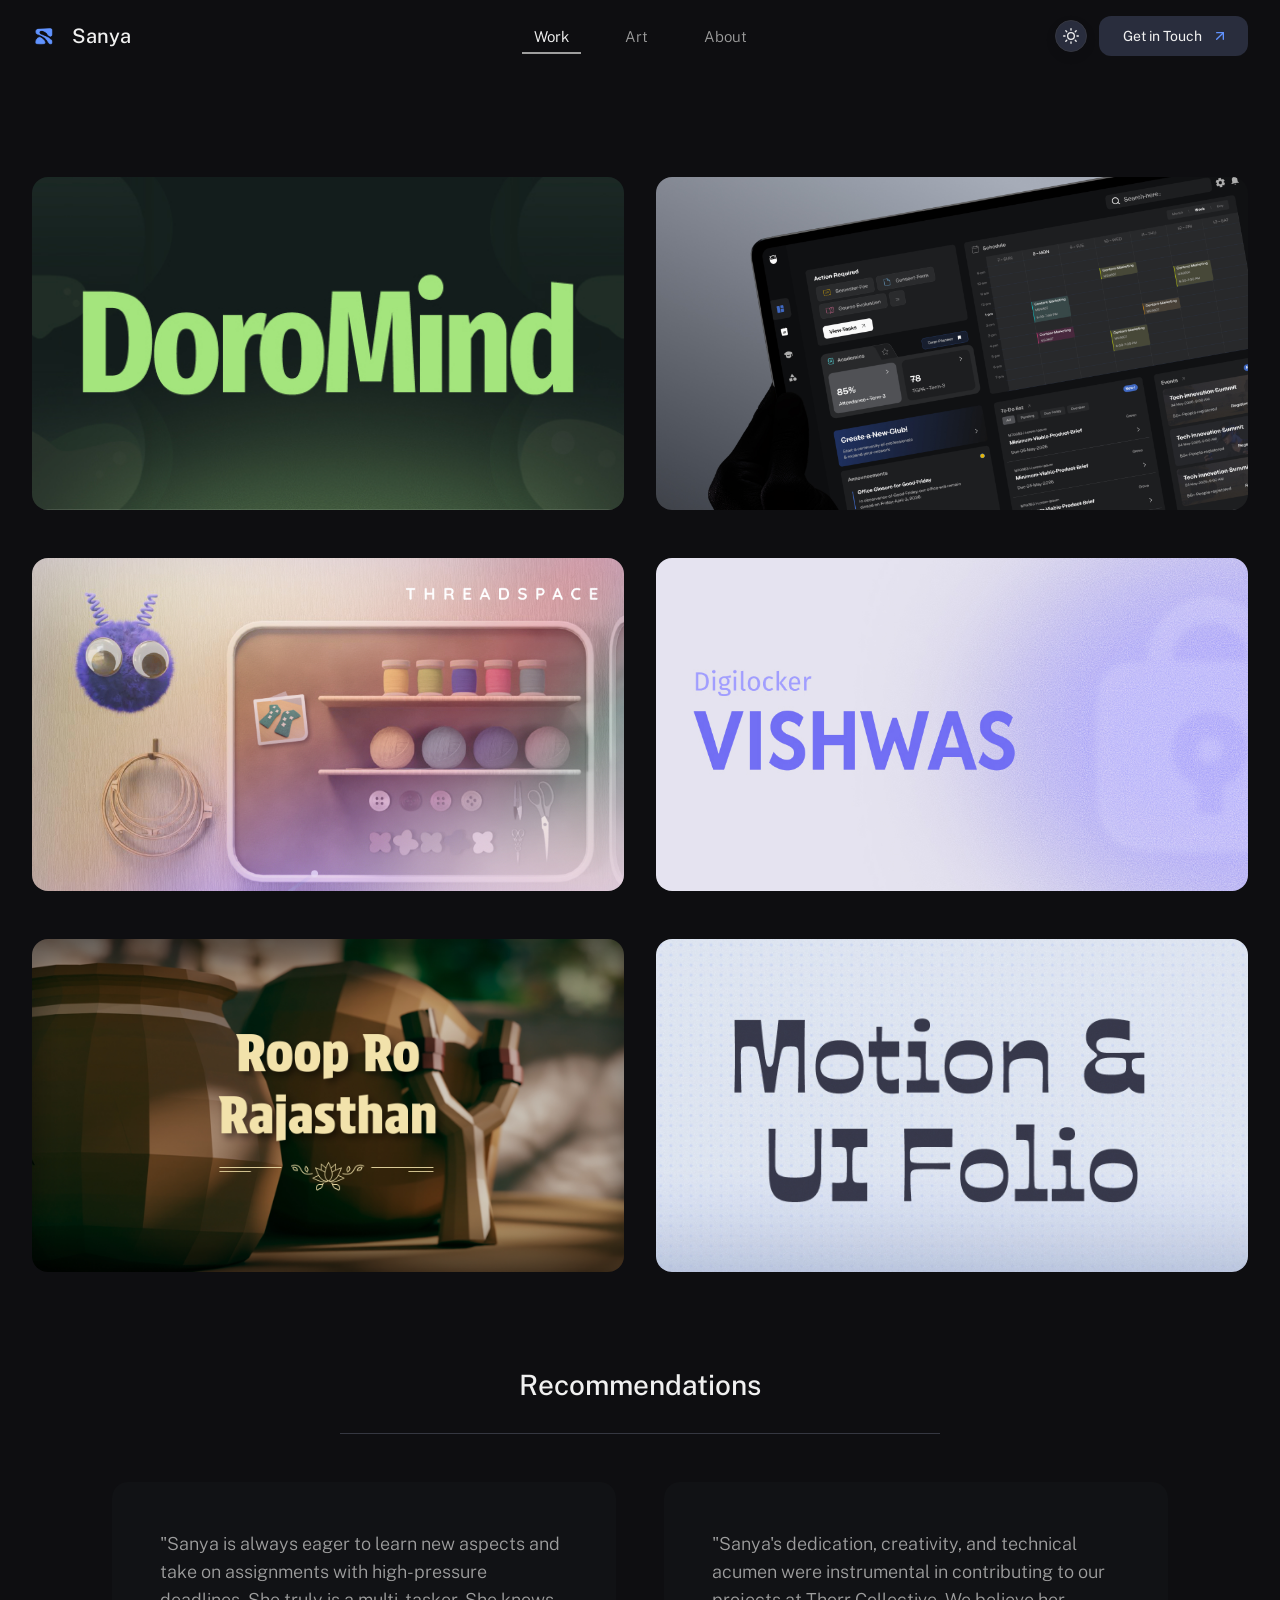
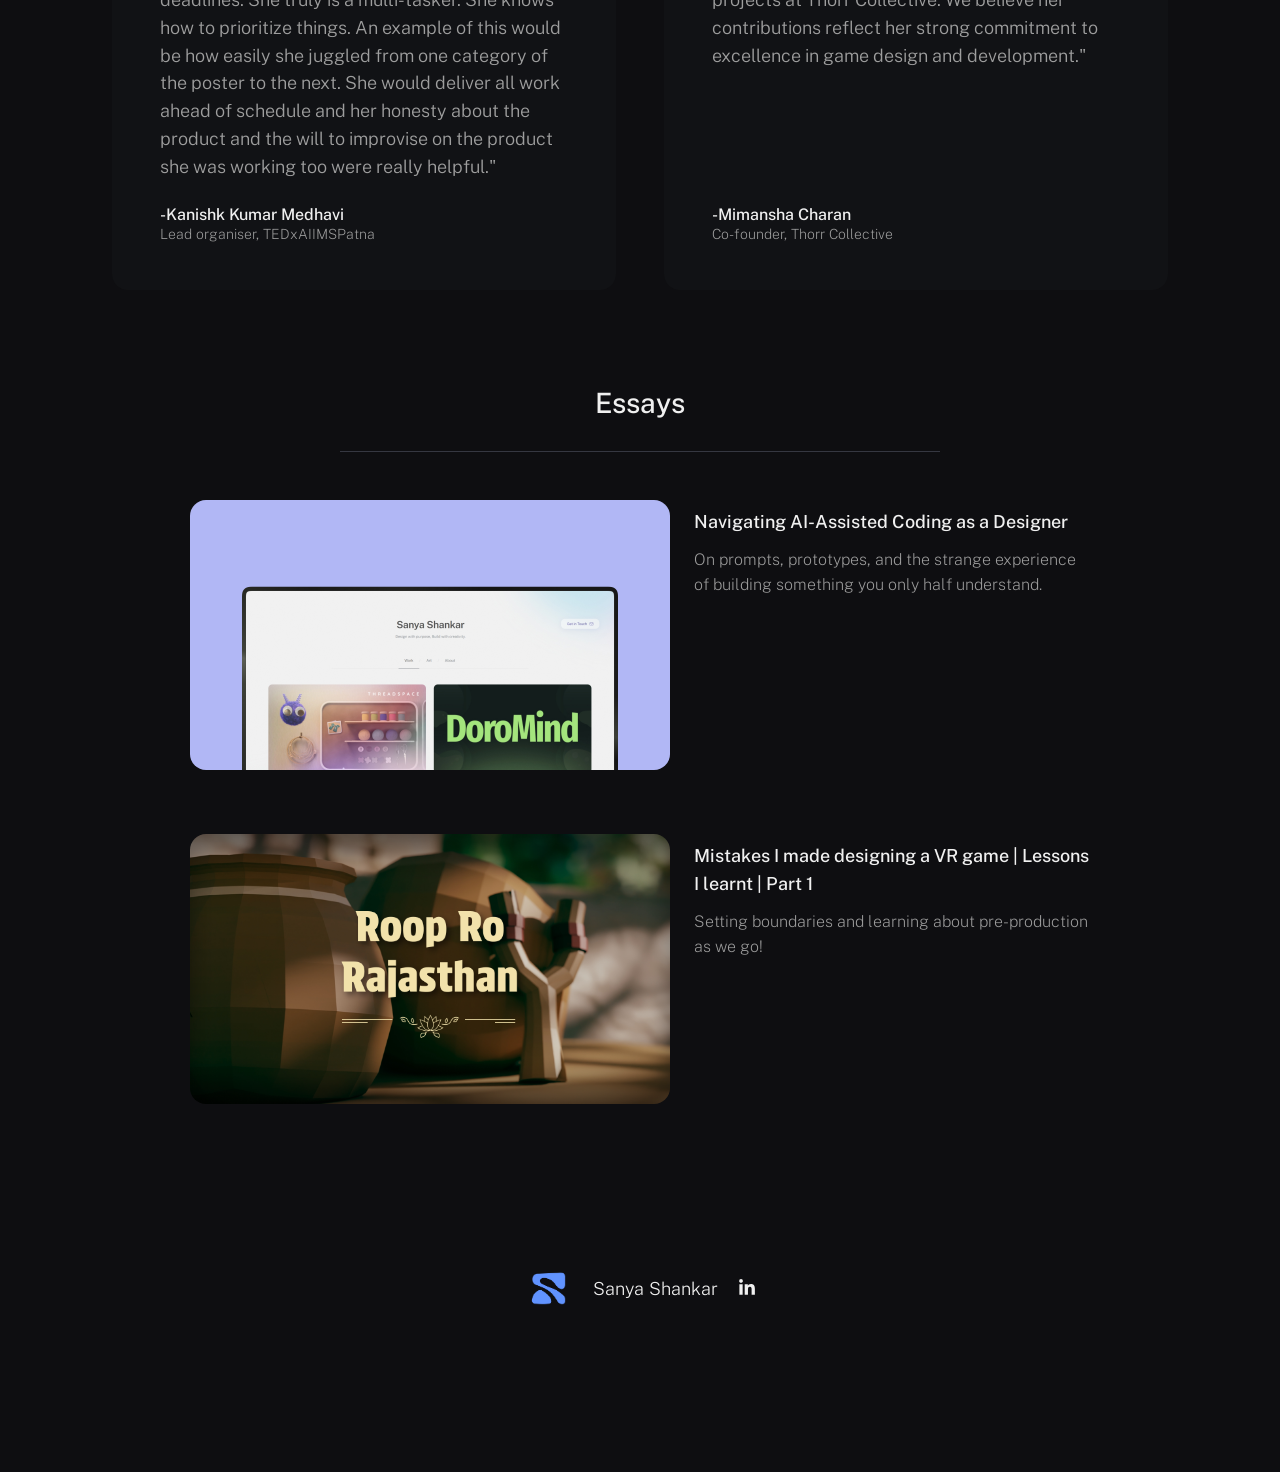
==== commit c614c654: "Added review and project changes" ====
--- a/index.html
+++ b/index.html
@@ -88,6 +88,13 @@
           <!-- Projects will be loaded dynamically from data/projects/ -->
         </div>
 
+        <!-- Reviews Section -->
+        <section class="reviews-section">
+          <h2 class="essays-heading">Recommendations</h2>
+          <hr class="essays-divider" />
+          <div class="reviews-list"></div>
+        </section>
+
         <!-- Essays Section (rendered dynamically from data/projects.js) -->
         <section class="essays-section">
           <h2 class="essays-heading">Essays</h2>
@@ -141,6 +148,13 @@
             <!-- Carousel slides will be loaded dynamically -->
           </div>
         </div>
+
+        <!-- Reviews Section -->
+        <section class="reviews-section">
+          <h2 class="essays-heading">Recommendations</h2>
+          <hr class="essays-divider" />
+          <div class="reviews-list"></div>
+        </section>
       </div>
 
       <!-- About Tab -->
@@ -162,6 +176,13 @@
             </p>
           </div>
         </div>
+
+        <!-- Reviews Section -->
+        <section class="reviews-section">
+          <h2 class="essays-heading">Recommendations</h2>
+          <hr class="essays-divider" />
+          <div class="reviews-list"></div>
+        </section>
       </div>
     </div>
   </main>
--- a/css/style.css
+++ b/css/style.css
@@ -13,7 +13,7 @@
 
 :root {
   --white: #ffffff;
-  --header-bg: rgba(255, 255, 255, 0.85);
+  --header-bg: hsla(224, 43%, 93%, 0.85);
   --accent: #6193FF;
   --off: hsl(217, 30%, 95%);
   --bg: #f5f5f5;
@@ -32,7 +32,7 @@
 
 [data-theme="dark"] {
   --white: hsl(228, 10%, 6%);
-  --header-bg: hsla(228, 10%, 6%, 0.85);
+  --header-bg: hsla(228, 10%, 8%, 0.85);
   --off: hsl(228, 20%, 20%);
   --bg: hsl(230, 13%, 4%);
   --dark: #ffffff;
@@ -355,6 +355,64 @@
   transform: translateY(4px);
 }
 
+/* ── REVIEWS ── */
+.reviews-section {
+  margin-top: calc(var(--grid) * 12);
+}
+
+.reviews-list {
+  display: grid;
+  grid-template-columns: repeat(2, minmax(0, 1fr));
+  gap: 48px;
+  margin: 0 80px;
+}
+
+.review-card {
+  background: var(--header-bg);
+  padding: 48px;
+  border-radius: var(--radius);
+  transition: transform var(--transition), box-shadow var(--transition);
+  display: flex;
+  flex-direction: column;
+}
+
+.review-card:hover {
+  transform: translateY(-4px);
+  box-shadow: 0 12px 24px rgba(0, 0, 0, 0.05);
+}
+
+.review-text {
+  font-size: 18px;
+  line-height: 1.55;
+  color: var(--secondarytext);
+  font-weight: 300;
+  margin-bottom: 24px;
+  flex: 1;
+}
+
+.review-meta {
+  margin-top: auto;
+}
+
+.review-author {
+  font-size: 16px;
+  font-weight: 500;
+  color: var(--primarytext);
+  margin-bottom: 2px;
+}
+
+.review-role {
+  font-size: 14px;
+  color: var(--secondarytext);
+  font-weight: 200;
+}
+
+@media (max-width: 768px) {
+  .reviews-list {
+    grid-template-columns: 1fr;
+  }
+}
+
 /* ── ESSAYS ── */
 .essays-section {
   margin-top: calc(var(--grid) * 12);
@@ -977,7 +1035,7 @@
 }
 
 .modal-block-smallheading {
-  font-size: 18px;
+  font-size: 22px;
   font-weight: 400;
 }
 
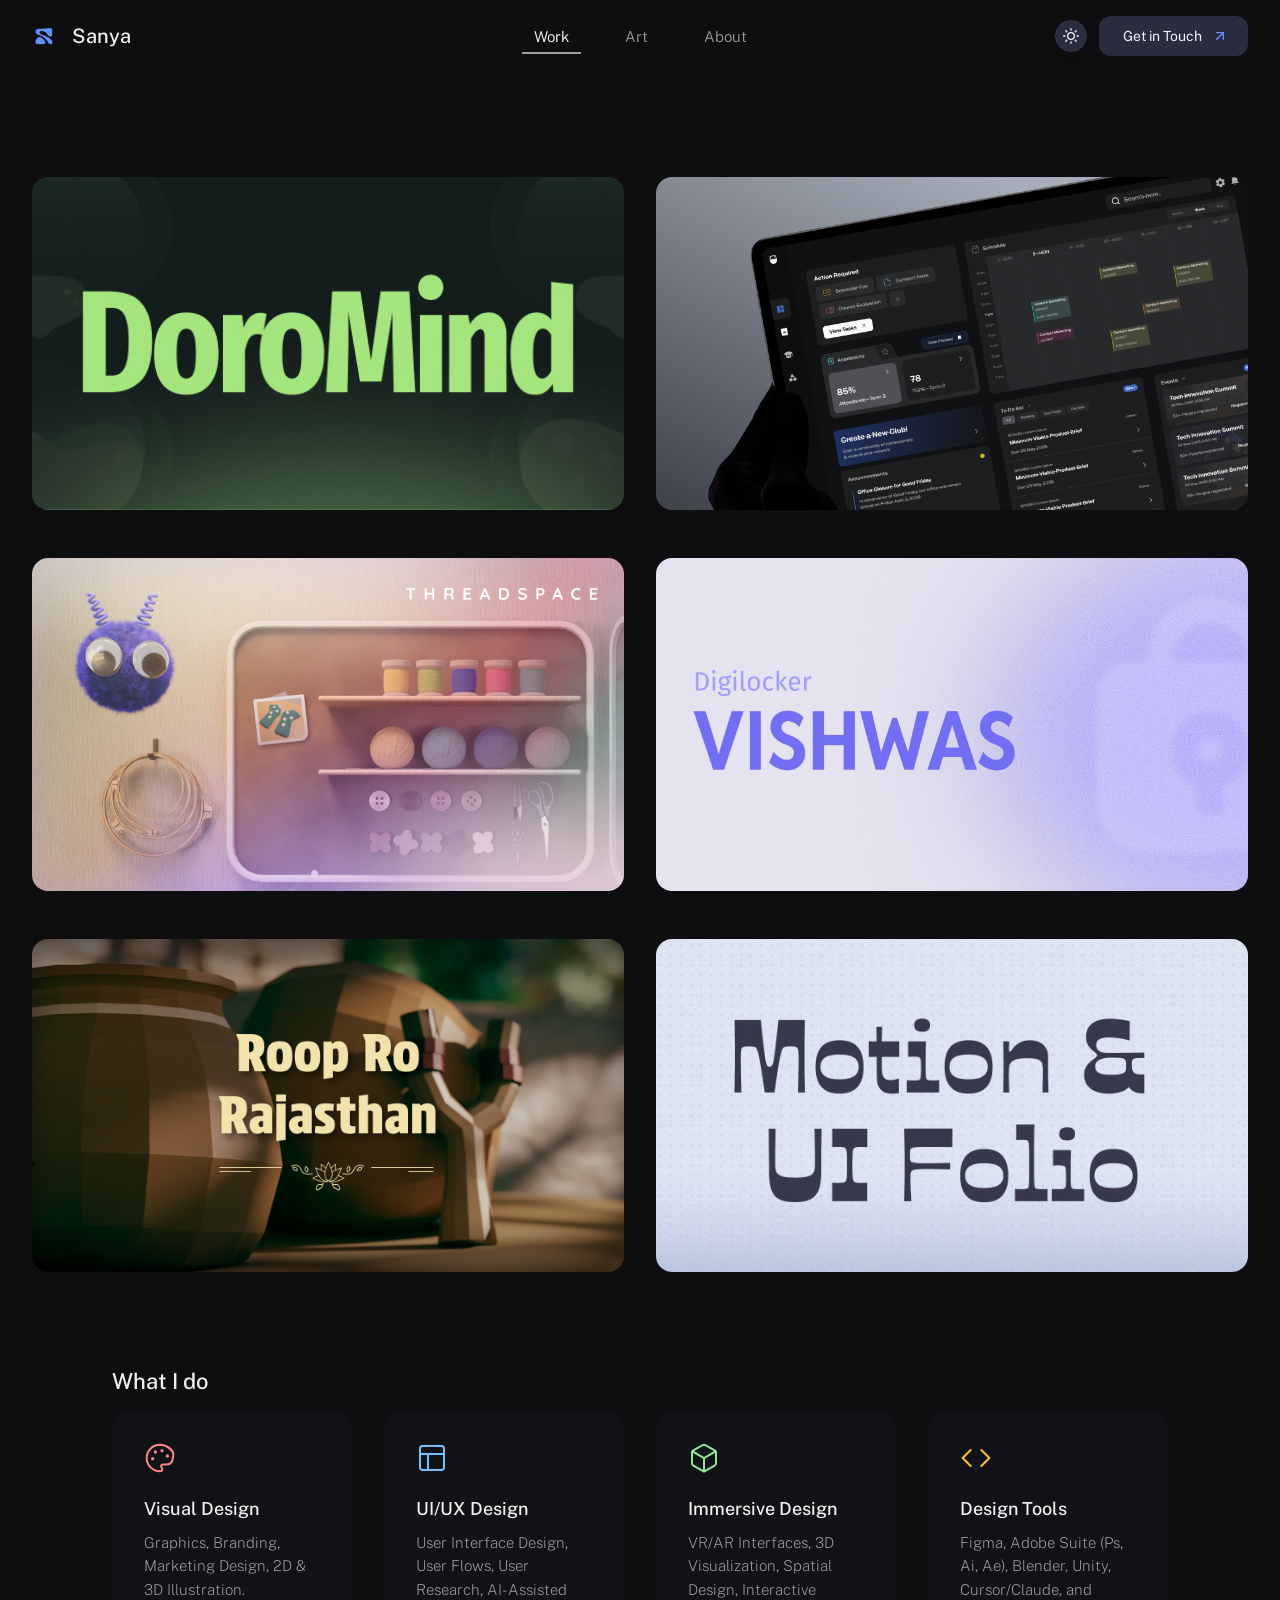
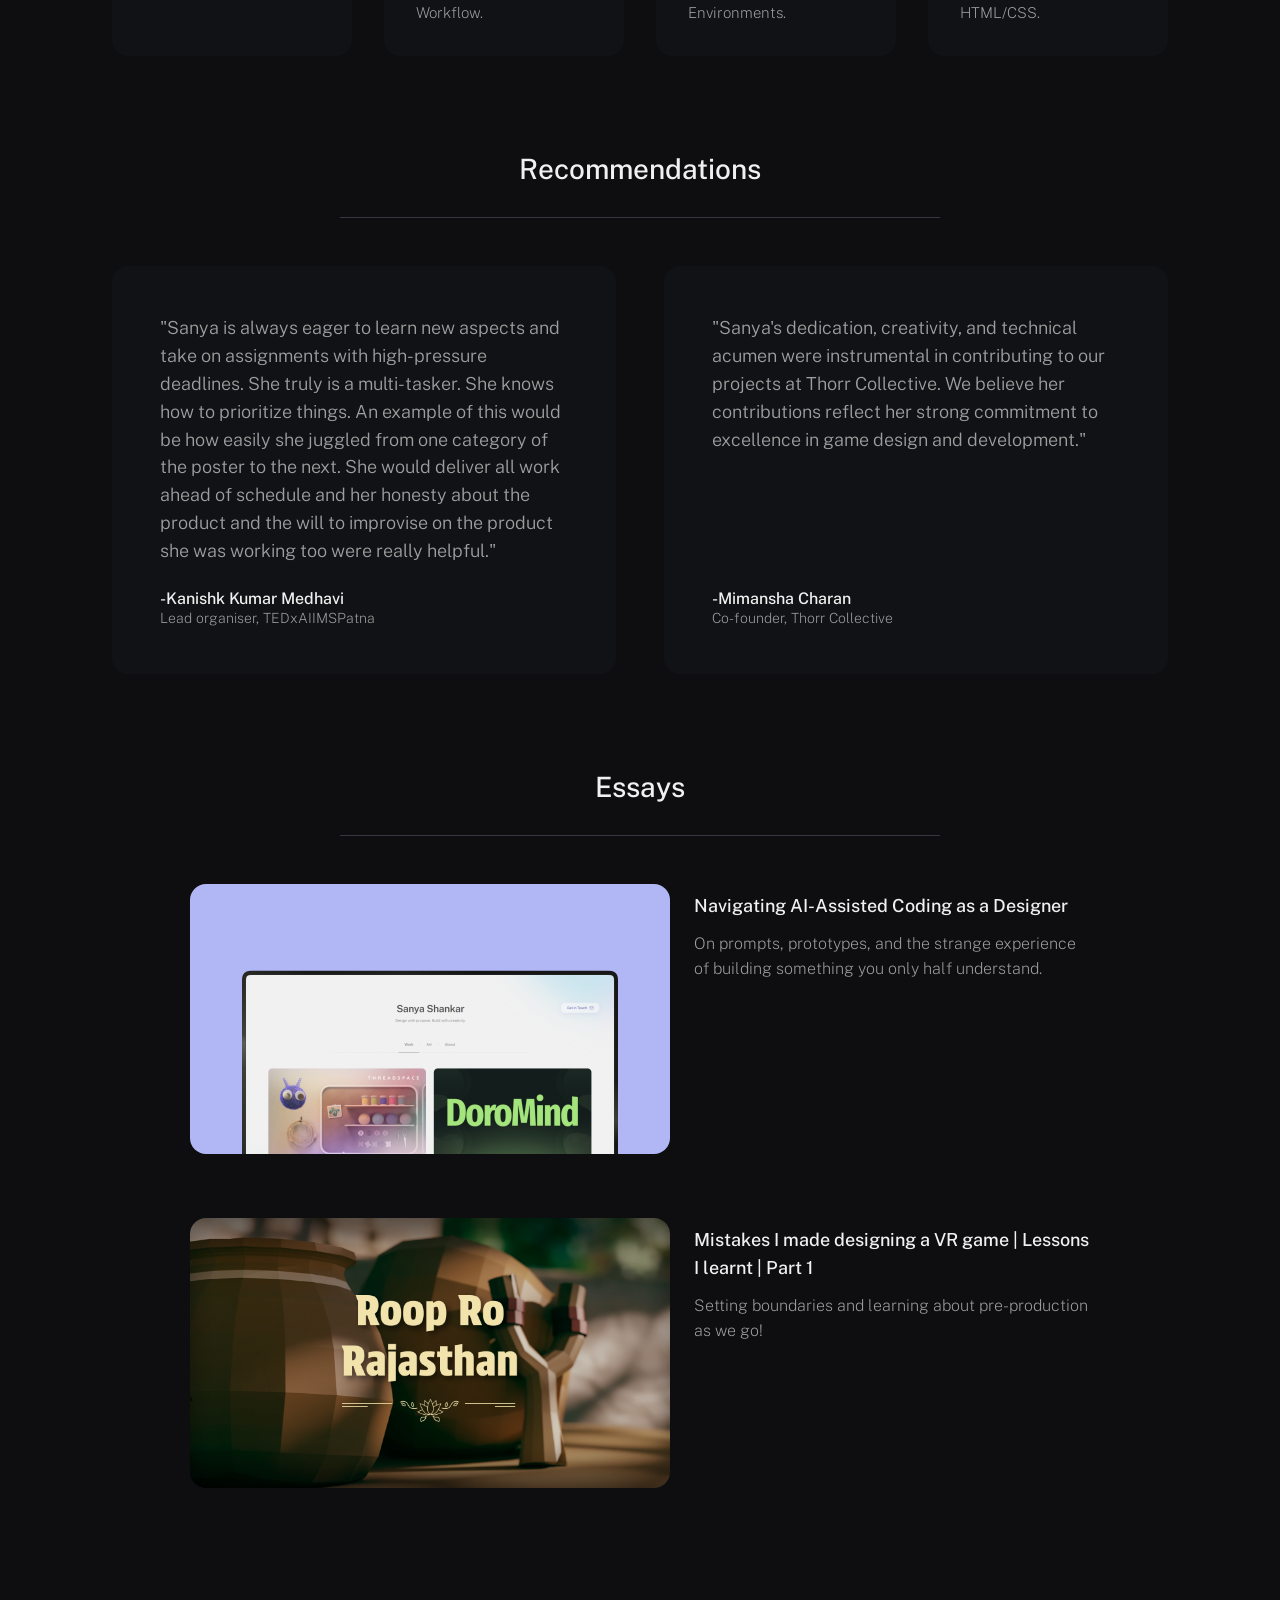
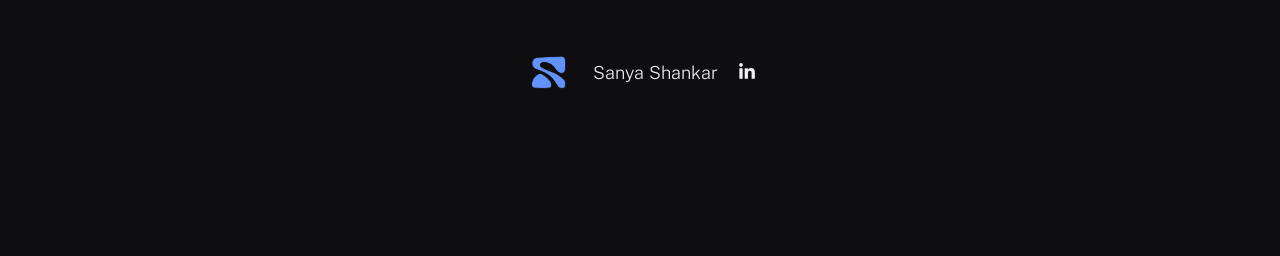
==== commit 82232142: "Added Full screen mode and skill section" ====
--- a/index.html
+++ b/index.html
@@ -88,12 +88,70 @@
           <!-- Projects will be loaded dynamically from data/projects/ -->
         </div>
 
+        <!-- Skills Section -->
+        <section class="skills-section">
+          <h2 class="skills-heading">What I do</h2>
+          <div class="skills-grid">
+
+            <div class="skill-card">
+              <svg viewBox="0 0 24 24" fill="none" stroke="currentColor" stroke-width="1.5" stroke-linecap="round"
+                stroke-linejoin="round" class="skill-icon icon-visual">
+                <circle cx="13.5" cy="6.5" r=".5" fill="currentColor" />
+                <circle cx="17.5" cy="10.5" r=".5" fill="currentColor" />
+                <circle cx="8.5" cy="7.5" r=".5" fill="currentColor" />
+                <circle cx="6.5" cy="12.5" r=".5" fill="currentColor" />
+                <path
+                  d="M12 2C6.5 2 2 6.5 2 12s4.5 10 10 10c.926 0 1.648-.746 1.648-1.688 0-.43-.18-.835-.437-1.124-.224-.258-.351-.59-.351-.941 0-.76.653-1.388 1.4-1.388H17c3.9 0 5-3.3 5-7.5C22 6.5 17.5 2 12 2z" />
+              </svg>
+              <h3 class="skill-title">Visual Design</h3>
+              <p class="skill-desc">Graphics, Branding, Marketing Design, 2D &amp; 3D Illustration.</p>
+            </div>
+
+            <div class="skill-card">
+              <svg viewBox="0 0 24 24" fill="none" stroke="currentColor" stroke-width="1.5" stroke-linecap="round"
+                stroke-linejoin="round" class="skill-icon icon-ui">
+                <rect width="18" height="18" x="3" y="3" rx="2" ry="2" />
+                <line x1="3" y1="9" x2="21" y2="9" />
+                <line x1="9" y1="21" x2="9" y2="9" />
+              </svg>
+              <h3 class="skill-title">UI/UX Design</h3>
+              <p class="skill-desc">User Interface Design, User Flows, User Research, AI-Assisted Workflow.</p>
+            </div>
+
+            <div class="skill-card">
+              <svg viewBox="0 0 24 24" fill="none" stroke="currentColor" stroke-width="1.5" stroke-linecap="round"
+                stroke-linejoin="round" class="skill-icon icon-immersive">
+                <path
+                  d="M21 16V8a2 2 0 0 0-1-1.73l-7-4a2 2 0 0 0-2 0l-7 4A2 2 0 0 0 3 8v8a2 2 0 0 0 1 1.73l7 4a2 2 0 0 0 2 0l7-4A2 2 0 0 0 21 16z" />
+                <polyline points="3.27 6.96 12 12.01 20.73 6.96" />
+                <line x1="12" y1="22.08" x2="12" y2="12" />
+              </svg>
+              <h3 class="skill-title">Immersive Design</h3>
+              <p class="skill-desc">VR/AR Interfaces, 3D Visualization, Spatial Design, Interactive Environments.</p>
+            </div>
+
+            <div class="skill-card">
+              <svg viewBox="0 0 24 24" fill="none" stroke="currentColor" stroke-width="1.5" stroke-linecap="round"
+                stroke-linejoin="round" class="skill-icon icon-technical">
+                <polyline points="16 18 22 12 16 6" />
+                <polyline points="8 6 2 12 8 18" />
+              </svg>
+              <h3 class="skill-title">Design Tools</h3>
+              <p class="skill-desc">Figma, Adobe Suite (Ps, Ai, Ae), Blender, Unity, Cursor/Claude, and HTML/CSS.</p>
+            </div>
+
+          </div>
+        </section>
+
+
         <!-- Reviews Section -->
         <section class="reviews-section">
           <h2 class="essays-heading">Recommendations</h2>
           <hr class="essays-divider" />
           <div class="reviews-list"></div>
         </section>
+
+
 
         <!-- Essays Section (rendered dynamically from data/projects.js) -->
         <section class="essays-section">
@@ -177,12 +235,69 @@
           </div>
         </div>
 
+        <!-- Skills Section -->
+        <section class="skills-section">
+          <h2 class="skills-heading">What I do</h2>
+          <div class="skills-grid">
+
+            <div class="skill-card">
+              <svg viewBox="0 0 24 24" fill="none" stroke="currentColor" stroke-width="1.5" stroke-linecap="round"
+                stroke-linejoin="round" class="skill-icon icon-visual">
+                <circle cx="13.5" cy="6.5" r=".5" fill="currentColor" />
+                <circle cx="17.5" cy="10.5" r=".5" fill="currentColor" />
+                <circle cx="8.5" cy="7.5" r=".5" fill="currentColor" />
+                <circle cx="6.5" cy="12.5" r=".5" fill="currentColor" />
+                <path
+                  d="M12 2C6.5 2 2 6.5 2 12s4.5 10 10 10c.926 0 1.648-.746 1.648-1.688 0-.43-.18-.835-.437-1.124-.224-.258-.351-.59-.351-.941 0-.76.653-1.388 1.4-1.388H17c3.9 0 5-3.3 5-7.5C22 6.5 17.5 2 12 2z" />
+              </svg>
+              <h3 class="skill-title">Visual Design</h3>
+              <p class="skill-desc">Graphics, Branding, Marketing Design, 2D &amp; 3D Illustration.</p>
+            </div>
+
+            <div class="skill-card">
+              <svg viewBox="0 0 24 24" fill="none" stroke="currentColor" stroke-width="1.5" stroke-linecap="round"
+                stroke-linejoin="round" class="skill-icon icon-ui">
+                <rect width="18" height="18" x="3" y="3" rx="2" ry="2" />
+                <line x1="3" y1="9" x2="21" y2="9" />
+                <line x1="9" y1="21" x2="9" y2="9" />
+              </svg>
+              <h3 class="skill-title">UI/UX Design</h3>
+              <p class="skill-desc">User Interface Design, User Flows, User Research, AI-Assisted Workflow.</p>
+            </div>
+
+            <div class="skill-card">
+              <svg viewBox="0 0 24 24" fill="none" stroke="currentColor" stroke-width="1.5" stroke-linecap="round"
+                stroke-linejoin="round" class="skill-icon icon-immersive">
+                <path
+                  d="M21 16V8a2 2 0 0 0-1-1.73l-7-4a2 2 0 0 0-2 0l-7 4A2 2 0 0 0 3 8v8a2 2 0 0 0 1 1.73l7 4a2 2 0 0 0 2 0l7-4A2 2 0 0 0 21 16z" />
+                <polyline points="3.27 6.96 12 12.01 20.73 6.96" />
+                <line x1="12" y1="22.08" x2="12" y2="12" />
+              </svg>
+              <h3 class="skill-title">Immersive Design</h3>
+              <p class="skill-desc">VR/AR Interfaces, 3D Visualization, Spatial Design, Interactive Environments.</p>
+            </div>
+
+            <div class="skill-card">
+              <svg viewBox="0 0 24 24" fill="none" stroke="currentColor" stroke-width="1.5" stroke-linecap="round"
+                stroke-linejoin="round" class="skill-icon icon-technical">
+                <polyline points="16 18 22 12 16 6" />
+                <polyline points="8 6 2 12 8 18" />
+              </svg>
+              <h3 class="skill-title">Design Tools</h3>
+              <p class="skill-desc">Figma, Adobe Suite (Ps, Ai, Ae), Blender, Unity, Cursor/Claude, and HTML/CSS.</p>
+            </div>
+
+          </div>
+        </section>
+
         <!-- Reviews Section -->
         <section class="reviews-section">
           <h2 class="essays-heading">Recommendations</h2>
           <hr class="essays-divider" />
           <div class="reviews-list"></div>
         </section>
+
+
       </div>
     </div>
   </main>
@@ -210,11 +325,24 @@
   <div class="modal-backdrop" id="modalBackdrop">
     <div class="modal" id="modal" role="dialog" aria-modal="true">
       <div class="modal-controls">
-        <button class="modal-btn" id="modalClose" title="Close" aria-label="Close">
+        <button class="modal-btn-text" id="modalBack" title="Back to Work">
           <svg width="16" height="16" viewBox="0 0 24 24" fill="none" stroke="currentColor" stroke-width="2">
-            <path d="M18 6 6 18M6 6l12 12" />
+            <polyline points="15 18 9 12 15 6" />
           </svg>
+          Back to Work
         </button>
+        <div class="modal-actions">
+          <button class="modal-btn" id="modalFullScreen" title="View Full Screen" aria-label="Full Screen">
+            <svg width="16" height="16" viewBox="0 0 24 24" fill="none" stroke="currentColor" stroke-width="2">
+              <path d="M8 3H5a2 2 0 0 0-2 2v3m18 0V5a2 2 0 0 0-2-2h-3m0 18h3a2 2 0 0 0 2-2v-3M3 16v3a2 2 0 0 0 2 2h3" />
+            </svg>
+          </button>
+          <button class="modal-btn" id="modalClose" title="Close" aria-label="Close">
+            <svg width="16" height="16" viewBox="0 0 24 24" fill="none" stroke="currentColor" stroke-width="2">
+              <path d="M18 6 6 18M6 6l12 12" />
+            </svg>
+          </button>
+        </div>
       </div>
       <div class="modal-body" id="modalBody">
         <h2 class="modal-title" id="modalTitle"></h2>
--- a/css/style.css
+++ b/css/style.css
@@ -407,9 +407,162 @@
   font-weight: 200;
 }
 
+@media (max-width: 900px) {
+  .reviews-list {
+    margin: 0 32px;
+    gap: 32px;
+  }
+
+  .review-card {
+    padding: 32px;
+  }
+}
+
 @media (max-width: 768px) {
+  .reviews-section {
+    margin-top: calc(var(--grid) * 8);
+  }
+
   .reviews-list {
     grid-template-columns: 1fr;
+    margin: 0 16px;
+    gap: 24px;
+  }
+
+  .review-card {
+    padding: 24px;
+  }
+
+  .review-text {
+    font-size: 16px;
+    margin-bottom: 16px;
+  }
+}
+
+/* ── SKILLS ── */
+.skills-section {
+  margin-top: calc(var(--grid) * 12);
+}
+
+.skills-heading {
+  font-family: 'Public Sans', sans-serif;
+  font-size: 22px;
+  font-weight: 500;
+  color: var(--primarytext);
+  text-align: left;
+  margin-bottom: 16px;
+  margin-left: 80px;
+}
+
+.skills-grid {
+  display: grid;
+  grid-template-columns: repeat(4, minmax(0, 1fr));
+  margin: 0 80px;
+  gap: 32px;
+}
+
+.skill-card {
+  background: var(--header-bg);
+  padding: 32px;
+  border-radius: var(--radius);
+  transition: transform var(--transition), box-shadow var(--transition);
+  display: flex;
+  flex-direction: column;
+  height: 100%;
+}
+
+.skill-card:hover {
+  transform: translateY(-4px);
+  box-shadow: 0 12px 24px rgba(0, 0, 0, 0.05);
+}
+
+.skill-icon {
+  width: 32px;
+  height: 32px;
+  margin-bottom: 24px;
+}
+
+.icon-visual {
+  color: #ff6b6b;
+}
+
+.icon-ui {
+  color: #339af0;
+}
+
+.icon-immersive {
+  color: #51cf66;
+}
+
+.icon-technical {
+  color: #fcc419;
+}
+
+[data-theme="dark"] .icon-visual {
+  color: #ff8787;
+}
+
+[data-theme="dark"] .icon-ui {
+  color: #74c0fc;
+}
+
+[data-theme="dark"] .icon-immersive {
+  color: #8ce99a;
+}
+
+[data-theme="dark"] .icon-technical {
+  color: #fcc419;
+}
+
+.skill-title {
+  font-family: 'Public Sans', sans-serif;
+  font-size: 18px;
+  font-weight: 500;
+  color: var(--primarytext);
+  margin-bottom: 12px;
+}
+
+.skill-desc {
+  font-size: 15px;
+  line-height: 1.55;
+  color: var(--secondarytext);
+  font-weight: 200;
+  flex: 1;
+}
+
+@media (max-width: 900px) {
+  .skills-grid {
+    grid-template-columns: repeat(2, minmax(0, 1fr));
+    gap: 24px;
+  }
+}
+
+@media (max-width: 768px) {
+  .skills-section {
+    margin-top: calc(var(--grid) * 8);
+  }
+
+  .skills-grid {
+    gap: 16px;
+  }
+
+  .skill-card {
+    padding: 24px;
+  }
+
+  .skill-icon {
+    width: 28px;
+    height: 28px;
+    margin-bottom: 16px;
+  }
+
+  .skill-title {
+    font-size: 16px;
+    margin-bottom: 8px;
+  }
+
+  .skill-desc {
+    font-size: 14px;
   }
 }
 
@@ -634,15 +787,72 @@
   transform: translateY(0) scale(1);
 }
 
+.modal-backdrop.fullscreen-mode {
+  padding: 0;
+}
+
+.modal.modal--fullscreen {
+  max-width: 100vw;
+  max-height: 100vh;
+  width: 100vw;
+  height: 100vh;
+  margin: 0;
+  border-radius: 0;
+  transform: none !important;
+}
+
+.modal.modal--fullscreen .modal-controls {
+  padding: 24px 48px 16px;
+  border-bottom: 1px solid var(--border);
+}
+
+.modal.modal--fullscreen .modal-body {
+  padding: 64px 20% 64px;
+}
+
 .modal-controls {
   position: sticky;
   top: 0;
   z-index: 10;
   display: flex;
-  justify-content: flex-end;
-  gap: 8px;
+  justify-content: space-between;
+  align-items: center;
   padding: 48px 24px 0;
   background: var(--white);
+  transition: all 0.3s ease;
+}
+
+.modal-actions {
+  display: flex;
+  gap: 8px;
+}
+
+.modal-btn-text {
+  font-family: 'Public Sans', sans-serif;
+  font-size: 14px;
+  font-weight: 500;
+  border: none;
+  background: transparent;
+  cursor: pointer;
+  color: var(--secondarytext);
+  display: flex;
+  align-items: center;
+  gap: 6px;
+  padding: 8px 12px;
+  border-radius: 8px;
+  transition: background 0.2s, color 0.2s;
+  visibility: hidden;
+  opacity: 0;
+}
+
+.modal.modal--fullscreen .modal-btn-text {
+  visibility: visible;
+  opacity: 1;
+}
+
+.modal-btn-text:hover {
+  background: var(--off);
+  color: var(--primarytext);
 }
 
 .modal-btn {
@@ -766,6 +976,17 @@
 .modal-block-list {
   padding-left: 1.4rem;
   margin: 8px 48px 4px 0;
+}
+
+.modal-block-list.two-column-list {
+  column-count: 2;
+  column-gap: 24px;
+}
+
+@media (max-width: 768px) {
+  .modal-block-list.two-column-list {
+    column-count: 1;
+  }
 }
 
 .modal-block-list li {
@@ -1064,9 +1285,8 @@
 .modal-card {
   background: var(--off);
   width: 85%;
-  margin-bottom: 12px;
-  margin-top: 12px;
-  align-self: center;
+  margin: 12px 64px 12px 0;
+  align-self: left;
   border-radius: var(--radius);
   overflow-x: hidden;
   /* Custom color support - override via inline style or custom class */
@@ -1098,7 +1318,7 @@
 }
 
 .modal-card.color-doro {
-  --card-bg: #eaf4e4;
+  --card-bg: hsla(98, 42%, 93%, 0.8);
   --card-title-color: #101217;
   --card-text-color: #191f2e;
 }
@@ -1140,7 +1360,7 @@
 }
 
 .modal-card-content {
-  padding: 48px;
+  padding: 48px 96px 48px 48px;
 }
 
 .modal-card-title {
@@ -1691,4 +1911,102 @@
 :root:not([data-theme="dark"]) .theme-toggle .sun-icon {
   opacity: 0;
   transform: rotate(-45deg) scale(0.5);
+}
+
+/* ── MORE PROJECTS CAROUSEL (FULL SCREEN) ── */
+.more-projects-section {
+  padding-top: 64px;
+  margin-top: 64px;
+  border-top: 1px solid var(--border);
+}
+
+.more-projects-header {
+  display: flex;
+  align-items: center;
+  justify-content: space-between;
+  margin-bottom: 24px;
+}
+
+.more-projects-heading {
+  font-family: 'Public Sans', sans-serif;
+  font-size: 24px;
+  font-weight: 500;
+  color: var(--primarytext);
+  margin: 0;
+}
+
+.more-projects-next {
+  width: 40px;
+  height: 40px;
+  border-radius: 50%;
+  border: 1px solid var(--border);
+  background: var(--off);
+  color: var(--primarytext);
+  display: flex;
+  align-items: center;
+  justify-content: center;
+  cursor: pointer;
+  transition: all 0.2s ease;
+}
+
+.more-projects-next:hover {
+  background: var(--border);
+  transform: scale(1.05);
+}
+
+.more-projects-carousel {
+  display: flex;
+  overflow-x: auto;
+  gap: 24px;
+  scroll-behavior: smooth;
+  scroll-snap-type: x mandatory;
+  scrollbar-width: none;
+}
+
+.more-projects-carousel::-webkit-scrollbar {
+  display: none;
+}
+
+.more-project-card {
+  flex: 0 0 320px;
+  scroll-snap-align: start;
+  cursor: pointer;
+  display: flex;
+  flex-direction: column;
+  gap: 12px;
+}
+
+.more-project-thumb {
+  width: 100%;
+  aspect-ratio: 16 / 9;
+  border-radius: var(--radius);
+  overflow: hidden;
+  background: var(--bg);
+}
+
+.more-project-thumb img {
+  width: 100%;
+  height: 100%;
+  object-fit: cover;
+  display: block;
+  opacity: 0.8;
+  transition: opacity 0.3s ease, transform 0.3s ease;
+}
+
+.more-project-card:hover .more-project-thumb img {
+  opacity: 1;
+  transform: scale(1.02);
+}
+
+.more-project-card .card-label {
+  color: var(--primarytext);
+  font-family: 'Public Sans', sans-serif;
+  font-size: 16px;
+  font-weight: 500;
+}
+
+@media (max-width: 768px) {
+  .more-project-card {
+    flex: 0 0 85vw;
+  }
 }
